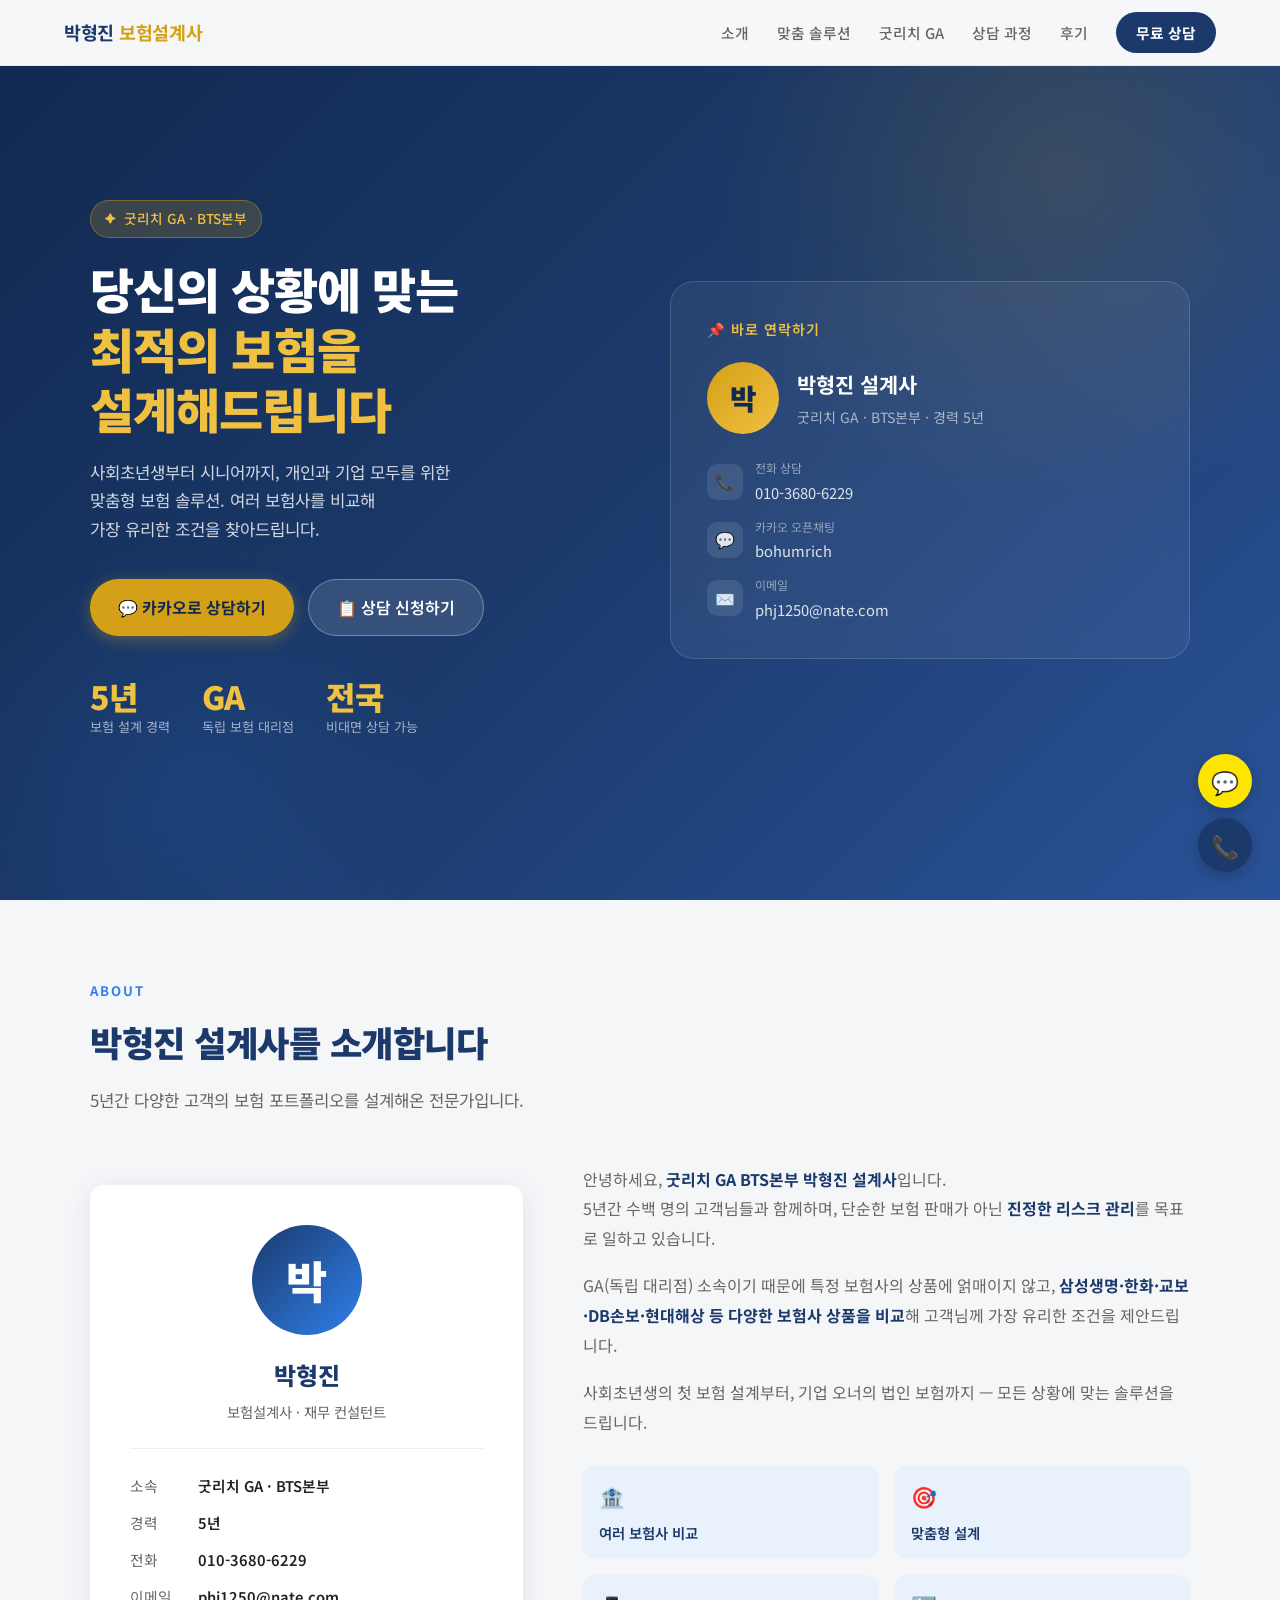
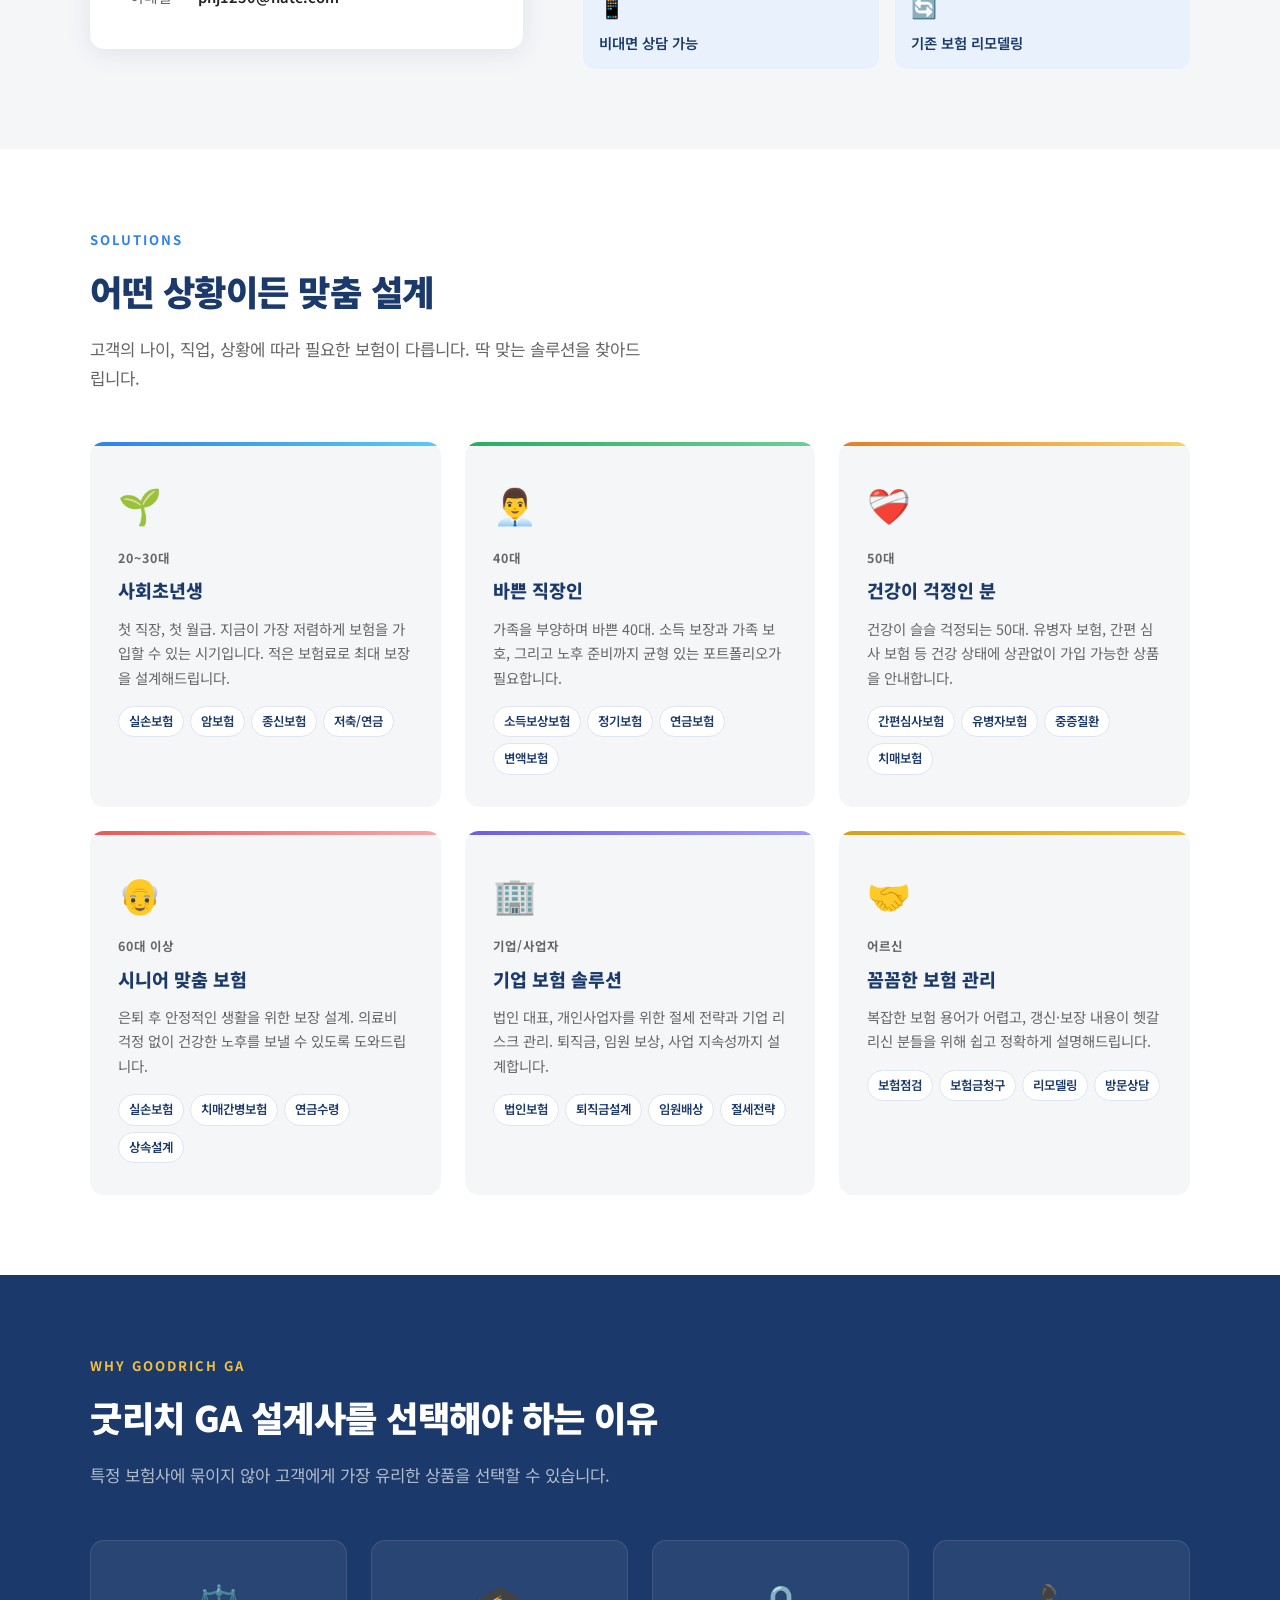
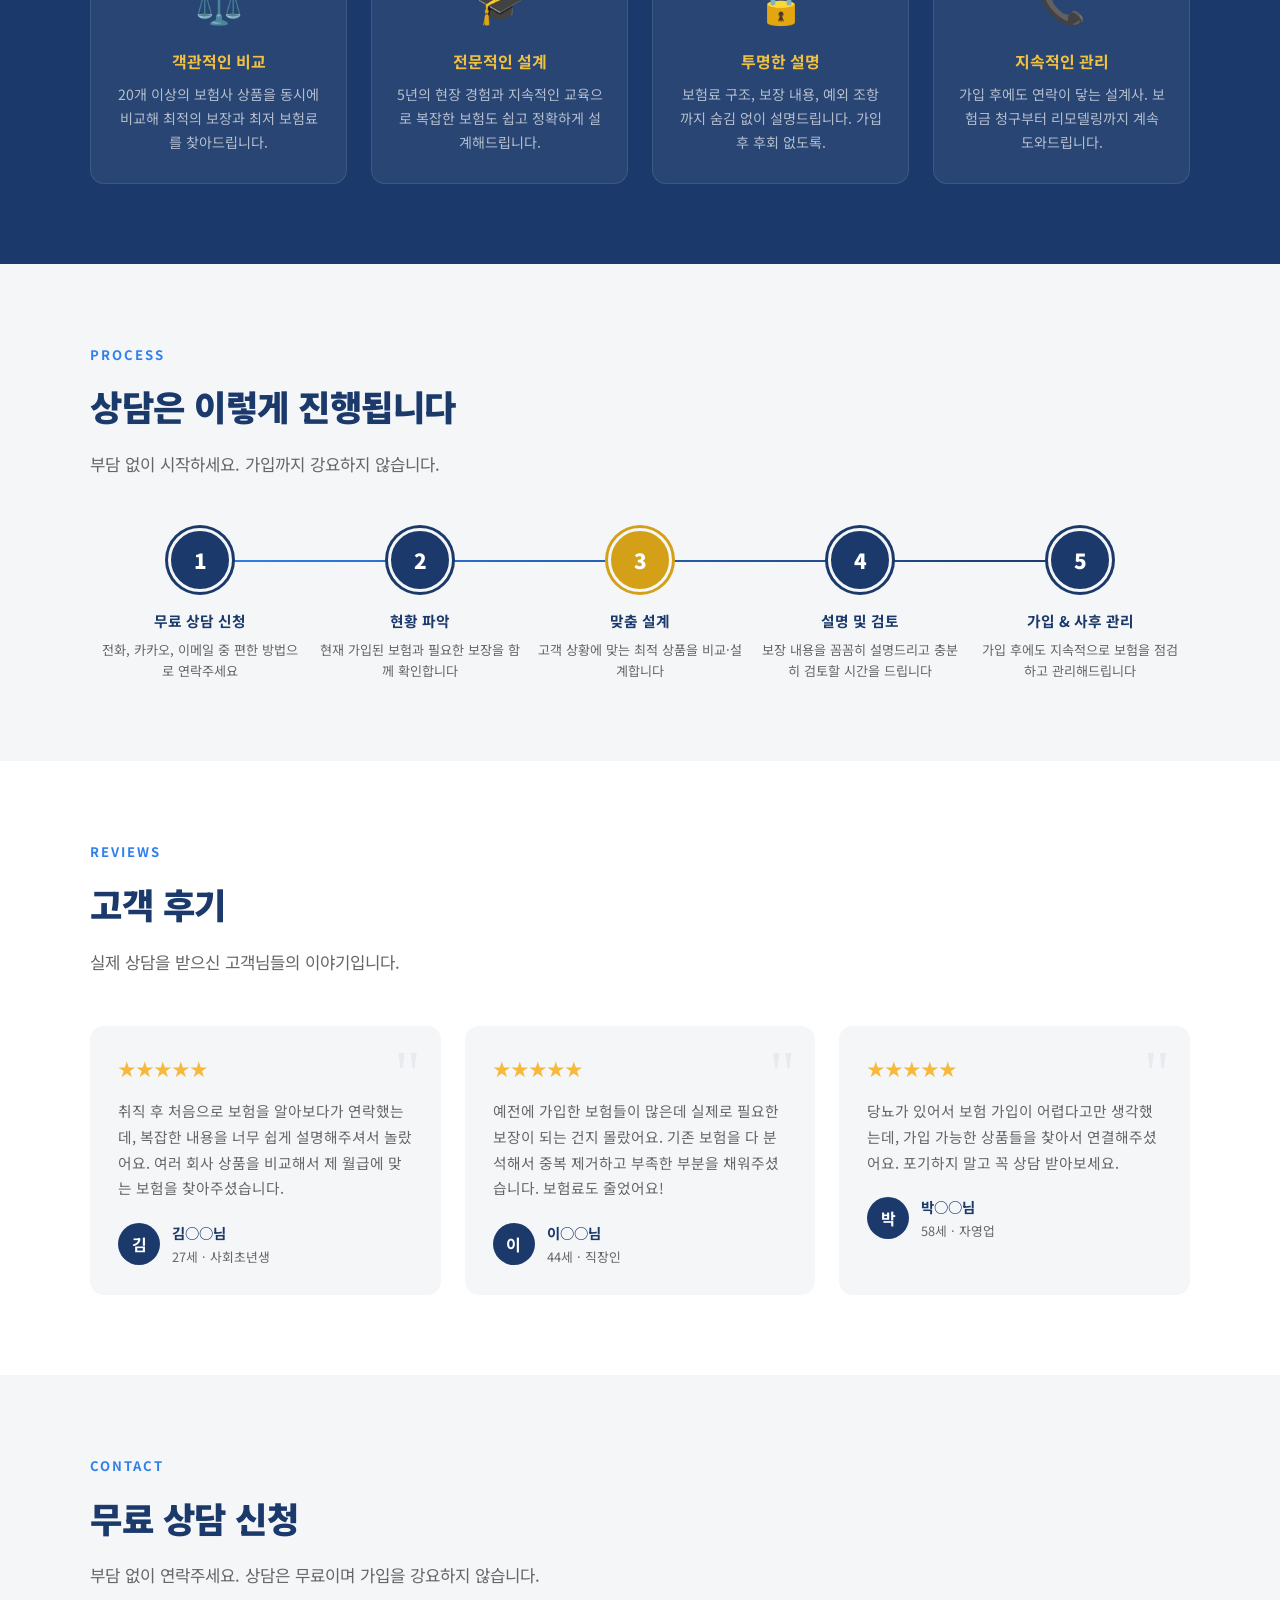
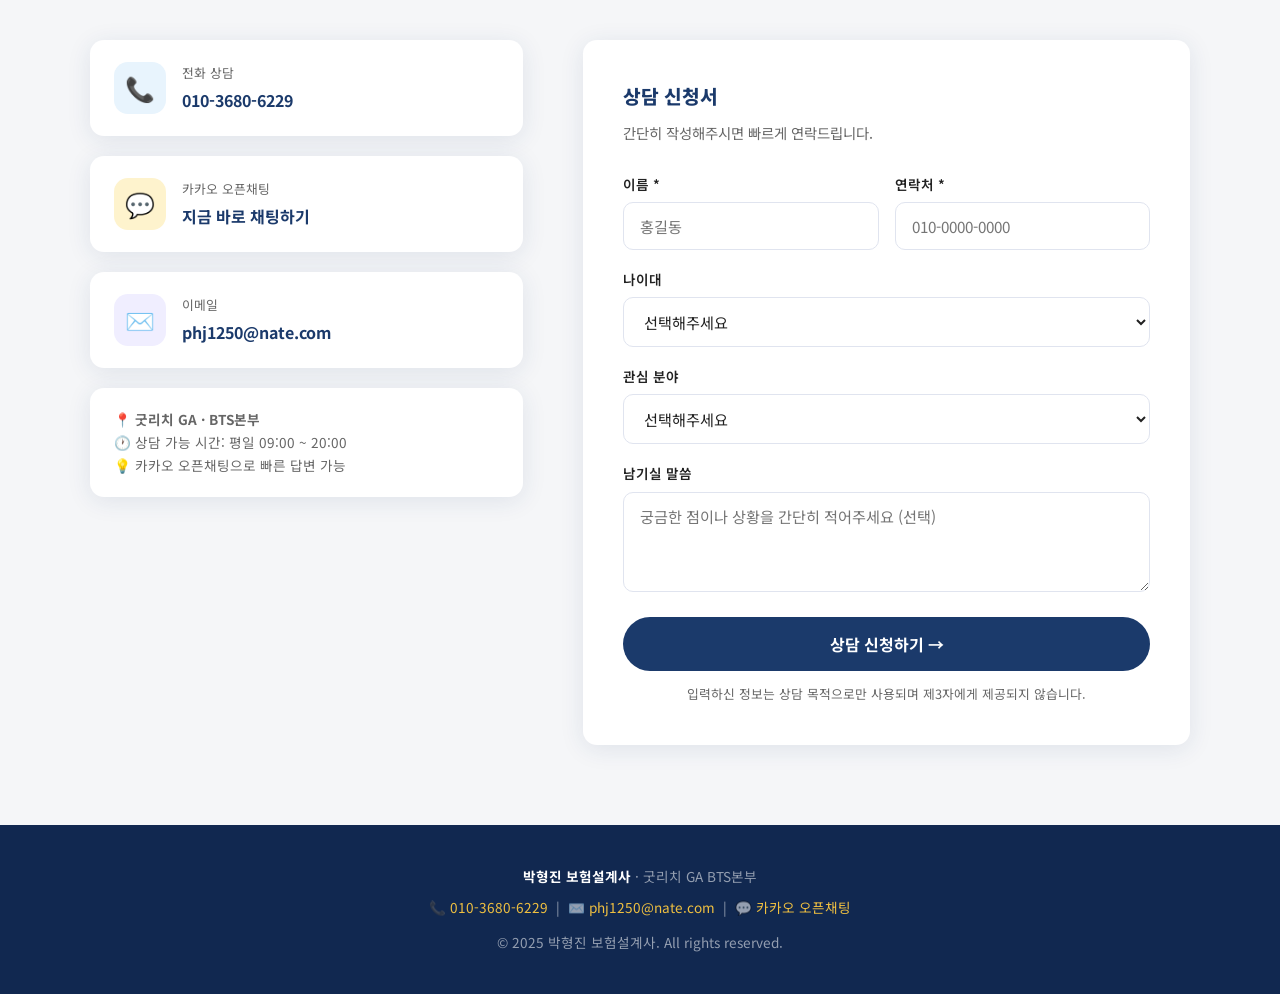
==== index.html @ b334ace3 "Add 박형진 보험설계사 homepage Single-page responsive homepage for insurance agent Park Hyung-jin (굿리치 GA BT" ====
<!DOCTYPE html>
<html lang="ko">
<head>
  <meta charset="UTF-8" />
  <meta name="viewport" content="width=device-width, initial-scale=1.0" />
  <title>박형진 보험설계사 | 굿리치 BTS본부</title>
  <meta name="description" content="박형진 보험설계사 - 굿리치 GA BTS본부. 생명·건강·연금·기업보험 전문. 다양한 보험사 상품을 비교해 최적의 솔루션을 제안합니다." />
  <link rel="preconnect" href="https://fonts.googleapis.com" />
  <link href="https://fonts.googleapis.com/css2?family=Noto+Sans+KR:wght@300;400;500;700;900&display=swap" rel="stylesheet" />
  <style>
    *, *::before, *::after { box-sizing: border-box; margin: 0; padding: 0; }

    :root {
      --navy: #1b3a6b;
      --navy-dark: #112850;
      --gold: #d4a017;
      --gold-light: #f0c040;
      --blue: #2f80ed;
      --blue-light: #e8f1fc;
      --gray: #f5f6f8;
      --text: #222;
      --text-light: #666;
      --white: #fff;
      --radius: 14px;
      --shadow: 0 4px 24px rgba(27,58,107,0.10);
    }

    html { scroll-behavior: smooth; }

    body {
      font-family: 'Noto Sans KR', sans-serif;
      color: var(--text);
      background: var(--white);
      line-height: 1.7;
    }

    /* ── HEADER ── */
    header {
      position: fixed; top: 0; left: 0; right: 0; z-index: 100;
      background: rgba(255,255,255,0.96);
      backdrop-filter: blur(8px);
      border-bottom: 1px solid #e5e8ef;
      padding: 0 5vw;
      height: 66px;
      display: flex; align-items: center; justify-content: space-between;
    }
    .logo {
      font-size: 1.15rem; font-weight: 700; color: var(--navy);
      text-decoration: none; letter-spacing: -0.3px;
    }
    .logo span { color: var(--gold); }
    nav { display: flex; gap: 28px; align-items: center; }
    nav a {
      text-decoration: none; color: var(--text-light);
      font-size: 0.92rem; font-weight: 500;
      transition: color 0.2s;
    }
    nav a:hover { color: var(--navy); }
    .nav-cta {
      background: var(--navy); color: var(--white) !important;
      padding: 8px 20px; border-radius: 50px;
      font-weight: 700 !important;
      transition: background 0.2s !important;
    }
    .nav-cta:hover { background: var(--blue) !important; }
    .hamburger {
      display: none; flex-direction: column; gap: 5px; cursor: pointer;
      background: none; border: none; padding: 4px;
    }
    .hamburger span {
      display: block; width: 24px; height: 2px;
      background: var(--navy); border-radius: 2px;
      transition: 0.3s;
    }
    .mobile-menu {
      display: none; position: fixed; top: 66px; left: 0; right: 0;
      background: var(--white); border-bottom: 1px solid #e5e8ef;
      padding: 16px 5vw; flex-direction: column; gap: 16px;
      z-index: 99;
    }
    .mobile-menu.open { display: flex; }
    .mobile-menu a {
      text-decoration: none; color: var(--text); font-size: 1rem;
      font-weight: 500; padding: 8px 0;
      border-bottom: 1px solid #f0f0f0;
    }

    /* ── HERO ── */
    #hero {
      min-height: 100vh;
      background: linear-gradient(135deg, var(--navy-dark) 0%, var(--navy) 50%, #2a5298 100%);
      display: flex; align-items: center;
      padding: 100px 5vw 60px;
      position: relative; overflow: hidden;
    }
    #hero::before {
      content: '';
      position: absolute; top: -20%; right: -10%;
      width: 60vw; height: 60vw; max-width: 700px; max-height: 700px;
      background: radial-gradient(circle, rgba(212,160,23,0.15) 0%, transparent 70%);
      border-radius: 50%;
    }
    #hero::after {
      content: '';
      position: absolute; bottom: -15%; left: -5%;
      width: 40vw; height: 40vw; max-width: 500px; max-height: 500px;
      background: radial-gradient(circle, rgba(47,128,237,0.12) 0%, transparent 70%);
      border-radius: 50%;
    }
    .hero-inner {
      max-width: 1100px; margin: 0 auto; width: 100%;
      display: grid; grid-template-columns: 1fr 1fr; gap: 60px; align-items: center;
      position: relative; z-index: 1;
    }
    .hero-badge {
      display: inline-flex; align-items: center; gap: 8px;
      background: rgba(212,160,23,0.2); border: 1px solid rgba(212,160,23,0.4);
      color: var(--gold-light); font-size: 0.85rem; font-weight: 500;
      padding: 6px 14px; border-radius: 50px; margin-bottom: 20px;
    }
    .hero-badge::before { content: '✦'; font-size: 0.7rem; }
    .hero-title {
      font-size: clamp(2rem, 4vw, 3rem);
      font-weight: 900; color: var(--white);
      line-height: 1.25; letter-spacing: -1px;
      margin-bottom: 20px;
    }
    .hero-title em {
      color: var(--gold-light); font-style: normal;
      display: block;
    }
    .hero-desc {
      color: rgba(255,255,255,0.8); font-size: 1.05rem;
      margin-bottom: 36px; max-width: 440px;
    }
    .hero-btns { display: flex; gap: 14px; flex-wrap: wrap; }
    .btn-primary {
      display: inline-flex; align-items: center; gap: 8px;
      background: var(--gold); color: var(--navy-dark);
      font-weight: 700; font-size: 1rem;
      padding: 14px 28px; border-radius: 50px;
      text-decoration: none;
      transition: transform 0.2s, box-shadow 0.2s;
      box-shadow: 0 4px 16px rgba(212,160,23,0.35);
    }
    .btn-primary:hover { transform: translateY(-2px); box-shadow: 0 8px 24px rgba(212,160,23,0.45); }
    .btn-secondary {
      display: inline-flex; align-items: center; gap: 8px;
      background: rgba(255,255,255,0.12); color: var(--white);
      font-weight: 600; font-size: 1rem;
      padding: 14px 28px; border-radius: 50px;
      text-decoration: none; border: 1px solid rgba(255,255,255,0.3);
      transition: background 0.2s;
    }
    .btn-secondary:hover { background: rgba(255,255,255,0.2); }
    .hero-stats {
      display: flex; gap: 32px; margin-top: 44px;
    }
    .stat { color: rgba(255,255,255,0.9); }
    .stat-num {
      font-size: 2rem; font-weight: 900; color: var(--gold-light);
      line-height: 1; display: block;
    }
    .stat-label { font-size: 0.82rem; color: rgba(255,255,255,0.6); }
    .hero-card {
      background: rgba(255,255,255,0.06);
      border: 1px solid rgba(255,255,255,0.14);
      border-radius: 24px; padding: 36px;
      backdrop-filter: blur(10px);
    }
    .hero-card-title {
      color: var(--gold-light); font-size: 0.88rem;
      font-weight: 600; letter-spacing: 1px;
      text-transform: uppercase; margin-bottom: 20px;
    }
    .profile-info { display: flex; align-items: center; gap: 18px; margin-bottom: 24px; }
    .profile-avatar {
      width: 72px; height: 72px; border-radius: 50%;
      background: linear-gradient(135deg, var(--gold) 0%, var(--gold-light) 100%);
      display: flex; align-items: center; justify-content: center;
      font-size: 1.8rem; font-weight: 900; color: var(--navy-dark);
      flex-shrink: 0;
    }
    .profile-name { color: var(--white); font-size: 1.3rem; font-weight: 700; }
    .profile-sub { color: rgba(255,255,255,0.6); font-size: 0.88rem; margin-top: 4px; }
    .contact-list { display: flex; flex-direction: column; gap: 12px; }
    .contact-item {
      display: flex; align-items: center; gap: 12px;
      color: rgba(255,255,255,0.85); font-size: 0.92rem;
    }
    .contact-icon {
      width: 36px; height: 36px; border-radius: 10px;
      background: rgba(255,255,255,0.1);
      display: flex; align-items: center; justify-content: center;
      font-size: 1rem; flex-shrink: 0;
    }

    /* ── SECTION COMMON ── */
    section { padding: 80px 5vw; }
    .section-inner { max-width: 1100px; margin: 0 auto; }
    .section-label {
      font-size: 0.82rem; font-weight: 700; letter-spacing: 2px;
      color: var(--blue); text-transform: uppercase; margin-bottom: 10px;
    }
    .section-title {
      font-size: clamp(1.6rem, 3vw, 2.2rem);
      font-weight: 900; color: var(--navy);
      letter-spacing: -0.5px; margin-bottom: 14px;
    }
    .section-desc { color: var(--text-light); font-size: 1.05rem; max-width: 560px; }

    /* ── ABOUT ── */
    #about { background: var(--gray); }
    .about-grid {
      display: grid; grid-template-columns: 1fr 1.4fr;
      gap: 60px; align-items: center; margin-top: 50px;
    }
    .about-card {
      background: var(--white); border-radius: var(--radius);
      padding: 40px; box-shadow: var(--shadow);
    }
    .about-avatar-wrap {
      width: 110px; height: 110px; border-radius: 50%;
      background: linear-gradient(135deg, var(--navy) 0%, var(--blue) 100%);
      display: flex; align-items: center; justify-content: center;
      font-size: 2.8rem; font-weight: 900; color: var(--white);
      margin: 0 auto 20px;
    }
    .about-name { text-align: center; font-size: 1.5rem; font-weight: 800; color: var(--navy); }
    .about-pos { text-align: center; color: var(--text-light); font-size: 0.9rem; margin-top: 4px; }
    .about-divider { border: none; border-top: 1px solid #eee; margin: 24px 0; }
    .about-meta { display: flex; flex-direction: column; gap: 12px; }
    .about-meta-item { display: flex; gap: 10px; align-items: flex-start; font-size: 0.92rem; }
    .about-meta-label { color: var(--text-light); min-width: 58px; }
    .about-meta-value { color: var(--text); font-weight: 600; }
    .about-text { }
    .about-text p {
      color: var(--text-light); font-size: 1rem;
      margin-bottom: 18px; line-height: 1.85;
    }
    .about-text p strong { color: var(--navy); font-weight: 700; }
    .about-features { display: grid; grid-template-columns: 1fr 1fr; gap: 16px; margin-top: 28px; }
    .feature-chip {
      background: var(--blue-light); border-radius: 12px;
      padding: 14px 16px; font-size: 0.9rem;
    }
    .feature-chip-icon { font-size: 1.3rem; margin-bottom: 6px; }
    .feature-chip-text { color: var(--navy); font-weight: 600; }

    /* ── SEGMENTS ── */
    #segments { background: var(--white); }
    .segments-grid {
      display: grid; grid-template-columns: repeat(3, 1fr);
      gap: 24px; margin-top: 50px;
    }
    .segment-card {
      background: var(--gray); border-radius: var(--radius);
      padding: 32px 28px; position: relative; overflow: hidden;
      transition: transform 0.25s, box-shadow 0.25s;
      cursor: default;
    }
    .segment-card:hover {
      transform: translateY(-6px);
      box-shadow: 0 12px 36px rgba(27,58,107,0.14);
    }
    .segment-card::before {
      content: '';
      position: absolute; top: 0; left: 0; right: 0;
      height: 4px;
    }
    .seg-blue::before { background: linear-gradient(90deg, #2f80ed, #56ccf2); }
    .seg-green::before { background: linear-gradient(90deg, #27ae60, #6fcf97); }
    .seg-orange::before { background: linear-gradient(90deg, #e67e22, #f6d365); }
    .seg-red::before { background: linear-gradient(90deg, #eb5757, #f9a8a8); }
    .seg-purple::before { background: linear-gradient(90deg, #6c5ce7, #a29bfe); }
    .seg-gold::before { background: linear-gradient(90deg, var(--gold), var(--gold-light)); }
    .segment-emoji { font-size: 2.2rem; margin-bottom: 14px; }
    .segment-target {
      font-size: 0.78rem; font-weight: 700; letter-spacing: 1px;
      text-transform: uppercase; color: var(--text-light);
      margin-bottom: 6px;
    }
    .segment-title { font-size: 1.15rem; font-weight: 800; color: var(--navy); margin-bottom: 10px; }
    .segment-desc { font-size: 0.9rem; color: var(--text-light); line-height: 1.7; margin-bottom: 16px; }
    .segment-tags { display: flex; flex-wrap: wrap; gap: 6px; }
    .tag {
      background: var(--white); border: 1px solid #e0e4ef;
      color: var(--navy); font-size: 0.78rem; font-weight: 600;
      padding: 4px 10px; border-radius: 50px;
    }

    /* ── WHY GOODRICH ── */
    #why { background: var(--navy); }
    #why .section-label { color: var(--gold-light); }
    #why .section-title { color: var(--white); }
    #why .section-desc { color: rgba(255,255,255,0.65); }
    .why-grid {
      display: grid; grid-template-columns: repeat(4, 1fr);
      gap: 24px; margin-top: 50px;
    }
    .why-card {
      background: rgba(255,255,255,0.06);
      border: 1px solid rgba(255,255,255,0.1);
      border-radius: var(--radius); padding: 28px 24px;
      text-align: center;
      transition: background 0.2s;
    }
    .why-card:hover { background: rgba(255,255,255,0.1); }
    .why-icon { font-size: 2.4rem; margin-bottom: 14px; }
    .why-title { color: var(--gold-light); font-size: 1rem; font-weight: 700; margin-bottom: 8px; }
    .why-desc { color: rgba(255,255,255,0.65); font-size: 0.88rem; line-height: 1.7; }

    /* ── PROCESS ── */
    #process { background: var(--gray); }
    .process-steps {
      display: grid; grid-template-columns: repeat(5, 1fr);
      gap: 0; margin-top: 50px; position: relative;
    }
    .process-steps::before {
      content: '';
      position: absolute; top: 32px; left: 10%; right: 10%;
      height: 2px; background: linear-gradient(90deg, var(--blue) 0%, var(--navy) 100%);
      z-index: 0;
    }
    .step {
      display: flex; flex-direction: column; align-items: center;
      text-align: center; position: relative; z-index: 1;
    }
    .step-num {
      width: 64px; height: 64px; border-radius: 50%;
      background: var(--navy); color: var(--white);
      font-size: 1.3rem; font-weight: 900;
      display: flex; align-items: center; justify-content: center;
      margin-bottom: 16px; border: 3px solid var(--gray);
      box-shadow: 0 0 0 3px var(--navy);
    }
    .step:nth-child(3) .step-num { background: var(--gold); box-shadow: 0 0 0 3px var(--gold); }
    .step-title { font-size: 0.92rem; font-weight: 700; color: var(--navy); margin-bottom: 6px; }
    .step-desc { font-size: 0.82rem; color: var(--text-light); line-height: 1.6; padding: 0 8px; }

    /* ── REVIEWS ── */
    #reviews { background: var(--white); }
    .reviews-grid {
      display: grid; grid-template-columns: repeat(3, 1fr);
      gap: 24px; margin-top: 50px;
    }
    .review-card {
      background: var(--gray); border-radius: var(--radius); padding: 28px;
      position: relative;
    }
    .review-card::before {
      content: '"';
      position: absolute; top: 16px; right: 20px;
      font-size: 4rem; color: var(--navy); opacity: 0.06;
      font-family: Georgia, serif; line-height: 1;
    }
    .stars { color: #f6b93b; font-size: 1.1rem; margin-bottom: 14px; }
    .review-text { color: var(--text-light); font-size: 0.92rem; line-height: 1.75; margin-bottom: 20px; }
    .reviewer { display: flex; align-items: center; gap: 12px; }
    .reviewer-avatar {
      width: 42px; height: 42px; border-radius: 50%;
      background: var(--navy); color: var(--white);
      display: flex; align-items: center; justify-content: center;
      font-size: 1rem; font-weight: 700;
    }
    .reviewer-name { font-size: 0.9rem; font-weight: 700; color: var(--navy); }
    .reviewer-info { font-size: 0.8rem; color: var(--text-light); }

    /* ── CONTACT ── */
    #contact { background: var(--gray); }
    .contact-grid {
      display: grid; grid-template-columns: 1fr 1.4fr;
      gap: 60px; margin-top: 50px;
    }
    .contact-info { display: flex; flex-direction: column; gap: 20px; }
    .contact-card {
      background: var(--white); border-radius: var(--radius);
      padding: 22px 24px; box-shadow: var(--shadow);
      display: flex; align-items: center; gap: 16px;
      text-decoration: none; color: inherit;
      transition: transform 0.2s, box-shadow 0.2s;
    }
    .contact-card:hover { transform: translateX(4px); box-shadow: 0 8px 28px rgba(27,58,107,0.14); }
    .contact-card-icon {
      width: 52px; height: 52px; border-radius: 14px;
      display: flex; align-items: center; justify-content: center;
      font-size: 1.5rem; flex-shrink: 0;
    }
    .c-phone .contact-card-icon { background: #e8f4fd; }
    .c-kakao .contact-card-icon { background: #fef3cd; }
    .c-email .contact-card-icon { background: #f0eeff; }
    .contact-card-label { font-size: 0.8rem; color: var(--text-light); margin-bottom: 3px; }
    .contact-card-value { font-size: 1rem; font-weight: 700; color: var(--navy); }
    .form-card {
      background: var(--white); border-radius: var(--radius);
      padding: 40px; box-shadow: var(--shadow);
    }
    .form-title { font-size: 1.2rem; font-weight: 800; color: var(--navy); margin-bottom: 8px; }
    .form-sub { font-size: 0.9rem; color: var(--text-light); margin-bottom: 28px; }
    .form-row { display: grid; grid-template-columns: 1fr 1fr; gap: 16px; }
    .form-group { margin-bottom: 18px; }
    .form-label { font-size: 0.85rem; font-weight: 600; color: var(--text); margin-bottom: 6px; display: block; }
    .form-input, .form-select, .form-textarea {
      width: 100%; padding: 12px 16px;
      border: 1.5px solid #e0e4ef; border-radius: 10px;
      font-family: inherit; font-size: 0.95rem; color: var(--text);
      background: var(--white);
      transition: border-color 0.2s;
      outline: none;
    }
    .form-input:focus, .form-select:focus, .form-textarea:focus {
      border-color: var(--blue);
    }
    .form-textarea { resize: vertical; min-height: 100px; }
    .form-select { cursor: pointer; }
    .form-submit {
      width: 100%; padding: 15px;
      background: var(--navy); color: var(--white);
      border: none; border-radius: 50px;
      font-family: inherit; font-size: 1rem; font-weight: 700;
      cursor: pointer; transition: background 0.2s, transform 0.2s;
    }
    .form-submit:hover { background: var(--blue); transform: translateY(-1px); }
    .form-notice { font-size: 0.8rem; color: var(--text-light); text-align: center; margin-top: 12px; }

    /* ── FOOTER ── */
    footer {
      background: var(--navy-dark); color: rgba(255,255,255,0.55);
      padding: 40px 5vw; text-align: center; font-size: 0.85rem;
    }
    footer strong { color: var(--white); }
    footer a { color: var(--gold-light); text-decoration: none; }

    /* ── FLOATING CTA ── */
    .floating-cta {
      position: fixed; bottom: 28px; right: 28px; z-index: 90;
      display: flex; flex-direction: column; gap: 10px;
    }
    .fab {
      width: 54px; height: 54px; border-radius: 50%;
      display: flex; align-items: center; justify-content: center;
      font-size: 1.4rem; text-decoration: none;
      box-shadow: 0 4px 16px rgba(0,0,0,0.2);
      transition: transform 0.2s, box-shadow 0.2s;
    }
    .fab:hover { transform: translateY(-3px) scale(1.05); box-shadow: 0 8px 24px rgba(0,0,0,0.28); }
    .fab-kakao { background: #fee500; }
    .fab-phone { background: var(--navy); }

    /* ── RESPONSIVE ── */
    @media (max-width: 900px) {
      .hero-inner { grid-template-columns: 1fr; gap: 40px; }
      .hero-card { display: none; }
      .about-grid { grid-template-columns: 1fr; }
      .segments-grid { grid-template-columns: repeat(2, 1fr); }
      .why-grid { grid-template-columns: repeat(2, 1fr); }
      .process-steps { grid-template-columns: repeat(3, 1fr); gap: 24px; }
      .process-steps::before { display: none; }
      .reviews-grid { grid-template-columns: 1fr 1fr; }
      .contact-grid { grid-template-columns: 1fr; }
      nav { display: none; }
      .hamburger { display: flex; }
    }
    @media (max-width: 600px) {
      section { padding: 60px 5vw; }
      .segments-grid { grid-template-columns: 1fr; }
      .why-grid { grid-template-columns: 1fr 1fr; }
      .process-steps { grid-template-columns: repeat(2, 1fr); }
      .reviews-grid { grid-template-columns: 1fr; }
      .form-row { grid-template-columns: 1fr; }
      .hero-stats { gap: 20px; }
      .about-features { grid-template-columns: 1fr; }
    }
  </style>
</head>
<body>

<!-- HEADER -->
<header>
  <a href="#hero" class="logo">박형진 <span>보험설계사</span></a>
  <nav>
    <a href="#about">소개</a>
    <a href="#segments">맞춤 솔루션</a>
    <a href="#why">굿리치 GA</a>
    <a href="#process">상담 과정</a>
    <a href="#reviews">후기</a>
    <a href="#contact" class="nav-cta">무료 상담</a>
  </nav>
  <button class="hamburger" onclick="toggleMenu()" aria-label="메뉴">
    <span></span><span></span><span></span>
  </button>
</header>
<div class="mobile-menu" id="mobileMenu">
  <a href="#about" onclick="closeMenu()">소개</a>
  <a href="#segments" onclick="closeMenu()">맞춤 솔루션</a>
  <a href="#why" onclick="closeMenu()">굿리치 GA</a>
  <a href="#process" onclick="closeMenu()">상담 과정</a>
  <a href="#reviews" onclick="closeMenu()">후기</a>
  <a href="#contact" onclick="closeMenu()">무료 상담 신청</a>
</div>

<!-- HERO -->
<section id="hero">
  <div class="hero-inner">
    <div>
      <div class="hero-badge">굿리치 GA · BTS본부</div>
      <h1 class="hero-title">
        당신의 상황에 맞는<br>
        <em>최적의 보험을<br>설계해드립니다</em>
      </h1>
      <p class="hero-desc">
        사회초년생부터 시니어까지, 개인과 기업 모두를 위한<br>
        맞춤형 보험 솔루션. 여러 보험사를 비교해<br>
        가장 유리한 조건을 찾아드립니다.
      </p>
      <div class="hero-btns">
        <a href="https://open.kakao.com/me/bohumrich" target="_blank" class="btn-primary">💬 카카오로 상담하기</a>
        <a href="#contact" class="btn-secondary">📋 상담 신청하기</a>
      </div>
      <div class="hero-stats">
        <div class="stat">
          <span class="stat-num">5년</span>
          <span class="stat-label">보험 설계 경력</span>
        </div>
        <div class="stat">
          <span class="stat-num">GA</span>
          <span class="stat-label">독립 보험 대리점</span>
        </div>
        <div class="stat">
          <span class="stat-num">전국</span>
          <span class="stat-label">비대면 상담 가능</span>
        </div>
      </div>
    </div>
    <div class="hero-card">
      <div class="hero-card-title">📌 바로 연락하기</div>
      <div class="profile-info">
        <div class="profile-avatar">박</div>
        <div>
          <div class="profile-name">박형진 설계사</div>
          <div class="profile-sub">굿리치 GA · BTS본부 · 경력 5년</div>
        </div>
      </div>
      <div class="contact-list">
        <a href="tel:01036806229" class="contact-item" style="text-decoration:none;">
          <div class="contact-icon">📞</div>
          <div>
            <div style="font-size:0.75rem;color:rgba(255,255,255,0.5);margin-bottom:1px;">전화 상담</div>
            010-3680-6229
          </div>
        </a>
        <a href="https://open.kakao.com/me/bohumrich" target="_blank" class="contact-item" style="text-decoration:none;">
          <div class="contact-icon">💬</div>
          <div>
            <div style="font-size:0.75rem;color:rgba(255,255,255,0.5);margin-bottom:1px;">카카오 오픈채팅</div>
            bohumrich
          </div>
        </a>
        <a href="mailto:phj1250@nate.com" class="contact-item" style="text-decoration:none;">
          <div class="contact-icon">✉️</div>
          <div>
            <div style="font-size:0.75rem;color:rgba(255,255,255,0.5);margin-bottom:1px;">이메일</div>
            phj1250@nate.com
          </div>
        </a>
      </div>
    </div>
  </div>
</section>

<!-- ABOUT -->
<section id="about">
  <div class="section-inner">
    <div class="section-label">About</div>
    <h2 class="section-title">박형진 설계사를 소개합니다</h2>
    <p class="section-desc">5년간 다양한 고객의 보험 포트폴리오를 설계해온 전문가입니다.</p>
    <div class="about-grid">
      <div class="about-card">
        <div class="about-avatar-wrap">박</div>
        <div class="about-name">박형진</div>
        <div class="about-pos">보험설계사 · 재무 컨설턴트</div>
        <hr class="about-divider" />
        <div class="about-meta">
          <div class="about-meta-item">
            <span class="about-meta-label">소속</span>
            <span class="about-meta-value">굿리치 GA · BTS본부</span>
          </div>
          <div class="about-meta-item">
            <span class="about-meta-label">경력</span>
            <span class="about-meta-value">5년</span>
          </div>
          <div class="about-meta-item">
            <span class="about-meta-label">전화</span>
            <span class="about-meta-value">010-3680-6229</span>
          </div>
          <div class="about-meta-item">
            <span class="about-meta-label">이메일</span>
            <span class="about-meta-value" style="word-break:break-all;">phj1250@nate.com</span>
          </div>
        </div>
      </div>
      <div class="about-text">
        <p>
          안녕하세요, <strong>굿리치 GA BTS본부 박형진 설계사</strong>입니다.<br>
          5년간 수백 명의 고객님들과 함께하며, 단순한 보험 판매가 아닌 <strong>진정한 리스크 관리</strong>를 목표로 일하고 있습니다.
        </p>
        <p>
          GA(독립 대리점) 소속이기 때문에 특정 보험사의 상품에 얽매이지 않고, <strong>삼성생명·한화·교보·DB손보·현대해상 등 다양한 보험사 상품을 비교</strong>해 고객님께 가장 유리한 조건을 제안드립니다.
        </p>
        <p>
          사회초년생의 첫 보험 설계부터, 기업 오너의 법인 보험까지 — 모든 상황에 맞는 솔루션을 드립니다.
        </p>
        <div class="about-features">
          <div class="feature-chip">
            <div class="feature-chip-icon">🏦</div>
            <div class="feature-chip-text">여러 보험사 비교</div>
          </div>
          <div class="feature-chip">
            <div class="feature-chip-icon">🎯</div>
            <div class="feature-chip-text">맞춤형 설계</div>
          </div>
          <div class="feature-chip">
            <div class="feature-chip-icon">📱</div>
            <div class="feature-chip-text">비대면 상담 가능</div>
          </div>
          <div class="feature-chip">
            <div class="feature-chip-icon">🔄</div>
            <div class="feature-chip-text">기존 보험 리모델링</div>
          </div>
        </div>
      </div>
    </div>
  </div>
</section>

<!-- SEGMENTS -->
<section id="segments">
  <div class="section-inner">
    <div class="section-label">Solutions</div>
    <h2 class="section-title">어떤 상황이든 맞춤 설계</h2>
    <p class="section-desc">고객의 나이, 직업, 상황에 따라 필요한 보험이 다릅니다. 딱 맞는 솔루션을 찾아드립니다.</p>
    <div class="segments-grid">
      <div class="segment-card seg-blue">
        <div class="segment-emoji">🌱</div>
        <div class="segment-target">20~30대</div>
        <div class="segment-title">사회초년생</div>
        <div class="segment-desc">첫 직장, 첫 월급. 지금이 가장 저렴하게 보험을 가입할 수 있는 시기입니다. 적은 보험료로 최대 보장을 설계해드립니다.</div>
        <div class="segment-tags">
          <span class="tag">실손보험</span>
          <span class="tag">암보험</span>
          <span class="tag">종신보험</span>
          <span class="tag">저축/연금</span>
        </div>
      </div>
      <div class="segment-card seg-green">
        <div class="segment-emoji">👨‍💼</div>
        <div class="segment-target">40대</div>
        <div class="segment-title">바쁜 직장인</div>
        <div class="segment-desc">가족을 부양하며 바쁜 40대. 소득 보장과 가족 보호, 그리고 노후 준비까지 균형 있는 포트폴리오가 필요합니다.</div>
        <div class="segment-tags">
          <span class="tag">소득보상보험</span>
          <span class="tag">정기보험</span>
          <span class="tag">연금보험</span>
          <span class="tag">변액보험</span>
        </div>
      </div>
      <div class="segment-card seg-orange">
        <div class="segment-emoji">❤️‍🩹</div>
        <div class="segment-target">50대</div>
        <div class="segment-title">건강이 걱정인 분</div>
        <div class="segment-desc">건강이 슬슬 걱정되는 50대. 유병자 보험, 간편 심사 보험 등 건강 상태에 상관없이 가입 가능한 상품을 안내합니다.</div>
        <div class="segment-tags">
          <span class="tag">간편심사보험</span>
          <span class="tag">유병자보험</span>
          <span class="tag">중증질환</span>
          <span class="tag">치매보험</span>
        </div>
      </div>
      <div class="segment-card seg-red">
        <div class="segment-emoji">👴</div>
        <div class="segment-target">60대 이상</div>
        <div class="segment-title">시니어 맞춤 보험</div>
        <div class="segment-desc">은퇴 후 안정적인 생활을 위한 보장 설계. 의료비 걱정 없이 건강한 노후를 보낼 수 있도록 도와드립니다.</div>
        <div class="segment-tags">
          <span class="tag">실손보험</span>
          <span class="tag">치매간병보험</span>
          <span class="tag">연금수령</span>
          <span class="tag">상속설계</span>
        </div>
      </div>
      <div class="segment-card seg-purple">
        <div class="segment-emoji">🏢</div>
        <div class="segment-target">기업/사업자</div>
        <div class="segment-title">기업 보험 솔루션</div>
        <div class="segment-desc">법인 대표, 개인사업자를 위한 절세 전략과 기업 리스크 관리. 퇴직금, 임원 보상, 사업 지속성까지 설계합니다.</div>
        <div class="segment-tags">
          <span class="tag">법인보험</span>
          <span class="tag">퇴직금설계</span>
          <span class="tag">임원배상</span>
          <span class="tag">절세전략</span>
        </div>
      </div>
      <div class="segment-card seg-gold">
        <div class="segment-emoji">🤝</div>
        <div class="segment-target">어르신</div>
        <div class="segment-title">꼼꼼한 보험 관리</div>
        <div class="segment-desc">복잡한 보험 용어가 어렵고, 갱신·보장 내용이 헷갈리신 분들을 위해 쉽고 정확하게 설명해드립니다.</div>
        <div class="segment-tags">
          <span class="tag">보험점검</span>
          <span class="tag">보험금청구</span>
          <span class="tag">리모델링</span>
          <span class="tag">방문상담</span>
        </div>
      </div>
    </div>
  </div>
</section>

<!-- WHY GOODRICH -->
<section id="why">
  <div class="section-inner">
    <div class="section-label">Why Goodrich GA</div>
    <h2 class="section-title">굿리치 GA 설계사를 선택해야 하는 이유</h2>
    <p class="section-desc">특정 보험사에 묶이지 않아 고객에게 가장 유리한 상품을 선택할 수 있습니다.</p>
    <div class="why-grid">
      <div class="why-card">
        <div class="why-icon">⚖️</div>
        <div class="why-title">객관적인 비교</div>
        <div class="why-desc">20개 이상의 보험사 상품을 동시에 비교해 최적의 보장과 최저 보험료를 찾아드립니다.</div>
      </div>
      <div class="why-card">
        <div class="why-icon">🎓</div>
        <div class="why-title">전문적인 설계</div>
        <div class="why-desc">5년의 현장 경험과 지속적인 교육으로 복잡한 보험도 쉽고 정확하게 설계해드립니다.</div>
      </div>
      <div class="why-card">
        <div class="why-icon">🔒</div>
        <div class="why-title">투명한 설명</div>
        <div class="why-desc">보험료 구조, 보장 내용, 예외 조항까지 숨김 없이 설명드립니다. 가입 후 후회 없도록.</div>
      </div>
      <div class="why-card">
        <div class="why-icon">📞</div>
        <div class="why-title">지속적인 관리</div>
        <div class="why-desc">가입 후에도 연락이 닿는 설계사. 보험금 청구부터 리모델링까지 계속 도와드립니다.</div>
      </div>
    </div>
  </div>
</section>

<!-- PROCESS -->
<section id="process">
  <div class="section-inner">
    <div class="section-label">Process</div>
    <h2 class="section-title">상담은 이렇게 진행됩니다</h2>
    <p class="section-desc">부담 없이 시작하세요. 가입까지 강요하지 않습니다.</p>
    <div class="process-steps">
      <div class="step">
        <div class="step-num">1</div>
        <div class="step-title">무료 상담 신청</div>
        <div class="step-desc">전화, 카카오, 이메일 중 편한 방법으로 연락주세요</div>
      </div>
      <div class="step">
        <div class="step-num">2</div>
        <div class="step-title">현황 파악</div>
        <div class="step-desc">현재 가입된 보험과 필요한 보장을 함께 확인합니다</div>
      </div>
      <div class="step">
        <div class="step-num">3</div>
        <div class="step-title">맞춤 설계</div>
        <div class="step-desc">고객 상황에 맞는 최적 상품을 비교·설계합니다</div>
      </div>
      <div class="step">
        <div class="step-num">4</div>
        <div class="step-title">설명 및 검토</div>
        <div class="step-desc">보장 내용을 꼼꼼히 설명드리고 충분히 검토할 시간을 드립니다</div>
      </div>
      <div class="step">
        <div class="step-num">5</div>
        <div class="step-title">가입 & 사후 관리</div>
        <div class="step-desc">가입 후에도 지속적으로 보험을 점검하고 관리해드립니다</div>
      </div>
    </div>
  </div>
</section>

<!-- REVIEWS -->
<section id="reviews">
  <div class="section-inner">
    <div class="section-label">Reviews</div>
    <h2 class="section-title">고객 후기</h2>
    <p class="section-desc">실제 상담을 받으신 고객님들의 이야기입니다.</p>
    <div class="reviews-grid">
      <div class="review-card">
        <div class="stars">★★★★★</div>
        <p class="review-text">취직 후 처음으로 보험을 알아보다가 연락했는데, 복잡한 내용을 너무 쉽게 설명해주셔서 놀랐어요. 여러 회사 상품을 비교해서 제 월급에 맞는 보험을 찾아주셨습니다.</p>
        <div class="reviewer">
          <div class="reviewer-avatar">김</div>
          <div>
            <div class="reviewer-name">김○○님</div>
            <div class="reviewer-info">27세 · 사회초년생</div>
          </div>
        </div>
      </div>
      <div class="review-card">
        <div class="stars">★★★★★</div>
        <p class="review-text">예전에 가입한 보험들이 많은데 실제로 필요한 보장이 되는 건지 몰랐어요. 기존 보험을 다 분석해서 중복 제거하고 부족한 부분을 채워주셨습니다. 보험료도 줄었어요!</p>
        <div class="reviewer">
          <div class="reviewer-avatar">이</div>
          <div>
            <div class="reviewer-name">이○○님</div>
            <div class="reviewer-info">44세 · 직장인</div>
          </div>
        </div>
      </div>
      <div class="review-card">
        <div class="stars">★★★★★</div>
        <p class="review-text">당뇨가 있어서 보험 가입이 어렵다고만 생각했는데, 가입 가능한 상품들을 찾아서 연결해주셨어요. 포기하지 말고 꼭 상담 받아보세요.</p>
        <div class="reviewer">
          <div class="reviewer-avatar">박</div>
          <div>
            <div class="reviewer-name">박○○님</div>
            <div class="reviewer-info">58세 · 자영업</div>
          </div>
        </div>
      </div>
    </div>
  </div>
</section>

<!-- CONTACT -->
<section id="contact">
  <div class="section-inner">
    <div class="section-label">Contact</div>
    <h2 class="section-title">무료 상담 신청</h2>
    <p class="section-desc">부담 없이 연락주세요. 상담은 무료이며 가입을 강요하지 않습니다.</p>
    <div class="contact-grid">
      <div class="contact-info">
        <a href="tel:01036806229" class="contact-card c-phone">
          <div class="contact-card-icon">📞</div>
          <div>
            <div class="contact-card-label">전화 상담</div>
            <div class="contact-card-value">010-3680-6229</div>
          </div>
        </a>
        <a href="https://open.kakao.com/me/bohumrich" target="_blank" class="contact-card c-kakao">
          <div class="contact-card-icon">💬</div>
          <div>
            <div class="contact-card-label">카카오 오픈채팅</div>
            <div class="contact-card-value">지금 바로 채팅하기</div>
          </div>
        </a>
        <a href="mailto:phj1250@nate.com" class="contact-card c-email">
          <div class="contact-card-icon">✉️</div>
          <div>
            <div class="contact-card-label">이메일</div>
            <div class="contact-card-value">phj1250@nate.com</div>
          </div>
        </a>
        <div style="background:var(--white);border-radius:var(--radius);padding:20px 24px;box-shadow:var(--shadow);">
          <div style="font-size:0.85rem;color:var(--text-light);line-height:1.7;">
            📍 <strong>굿리치 GA · BTS본부</strong><br>
            🕐 상담 가능 시간: 평일 09:00 ~ 20:00<br>
            💡 카카오 오픈채팅으로 빠른 답변 가능
          </div>
        </div>
      </div>
      <div class="form-card">
        <div class="form-title">상담 신청서</div>
        <div class="form-sub">간단히 작성해주시면 빠르게 연락드립니다.</div>
        <form onsubmit="submitForm(event)">
          <div class="form-row">
            <div class="form-group">
              <label class="form-label">이름 *</label>
              <input type="text" class="form-input" placeholder="홍길동" required />
            </div>
            <div class="form-group">
              <label class="form-label">연락처 *</label>
              <input type="tel" class="form-input" placeholder="010-0000-0000" required />
            </div>
          </div>
          <div class="form-group">
            <label class="form-label">나이대</label>
            <select class="form-select">
              <option value="">선택해주세요</option>
              <option>20대 (사회초년생)</option>
              <option>30대</option>
              <option>40대 (직장인)</option>
              <option>50대 (건강 관심)</option>
              <option>60대 이상</option>
              <option>기업/사업자</option>
            </select>
          </div>
          <div class="form-group">
            <label class="form-label">관심 분야</label>
            <select class="form-select">
              <option value="">선택해주세요</option>
              <option>새로 보험 가입</option>
              <option>기존 보험 점검/리모델링</option>
              <option>연금/노후 준비</option>
              <option>건강/실손 보험</option>
              <option>법인/기업 보험</option>
              <option>기타</option>
            </select>
          </div>
          <div class="form-group">
            <label class="form-label">남기실 말씀</label>
            <textarea class="form-textarea" placeholder="궁금한 점이나 상황을 간단히 적어주세요 (선택)"></textarea>
          </div>
          <button type="submit" class="form-submit">상담 신청하기 →</button>
          <p class="form-notice">입력하신 정보는 상담 목적으로만 사용되며 제3자에게 제공되지 않습니다.</p>
        </form>
      </div>
    </div>
  </div>
</section>

<!-- FOOTER -->
<footer>
  <p style="margin-bottom:8px;"><strong>박형진 보험설계사</strong> · 굿리치 GA BTS본부</p>
  <p style="margin-bottom:12px;">
    📞 <a href="tel:01036806229">010-3680-6229</a> &nbsp;|&nbsp;
    ✉️ <a href="mailto:phj1250@nate.com">phj1250@nate.com</a> &nbsp;|&nbsp;
    💬 <a href="https://open.kakao.com/me/bohumrich" target="_blank">카카오 오픈채팅</a>
  </p>
  <p>© 2025 박형진 보험설계사. All rights reserved.</p>
</footer>

<!-- FLOATING CTA -->
<div class="floating-cta">
  <a href="https://open.kakao.com/me/bohumrich" target="_blank" class="fab fab-kakao" title="카카오 오픈채팅">💬</a>
  <a href="tel:01036806229" class="fab fab-phone" title="전화 상담" style="color:white;">📞</a>
</div>

<script>
  function toggleMenu() {
    document.getElementById('mobileMenu').classList.toggle('open');
  }
  function closeMenu() {
    document.getElementById('mobileMenu').classList.remove('open');
  }

  function submitForm(e) {
    e.preventDefault();
    const btn = e.target.querySelector('.form-submit');
    btn.textContent = '✅ 신청 완료! 곧 연락드리겠습니다.';
    btn.style.background = '#27ae60';
    btn.disabled = true;
    setTimeout(() => {
      btn.textContent = '상담 신청하기 →';
      btn.style.background = '';
      btn.disabled = false;
      e.target.reset();
    }, 4000);
  }

  // Scroll animation
  const observer = new IntersectionObserver((entries) => {
    entries.forEach(el => {
      if (el.isIntersecting) {
        el.target.style.opacity = '1';
        el.target.style.transform = 'translateY(0)';
      }
    });
  }, { threshold: 0.1 });

  document.querySelectorAll('.segment-card, .why-card, .review-card, .step').forEach(el => {
    el.style.opacity = '0';
    el.style.transform = 'translateY(20px)';
    el.style.transition = 'opacity 0.5s ease, transform 0.5s ease';
    observer.observe(el);
  });
</script>
</body>
</html>
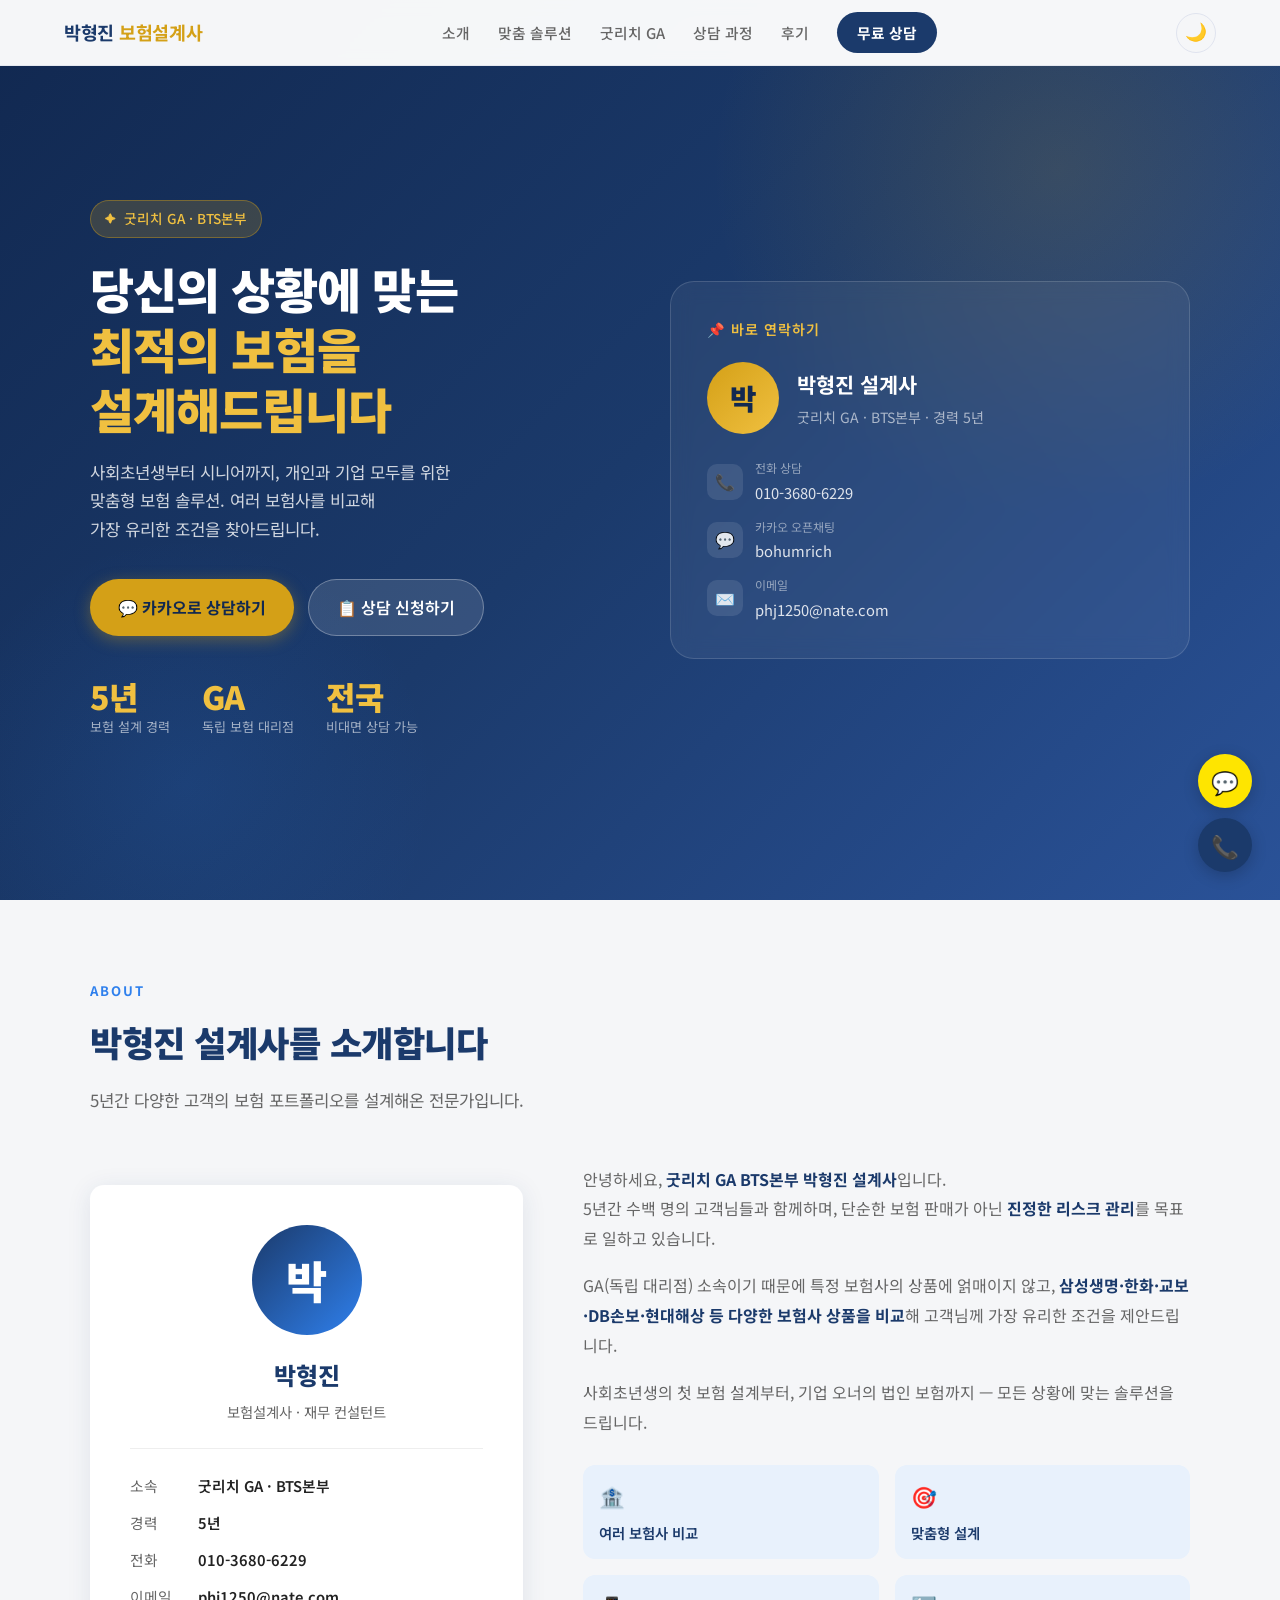
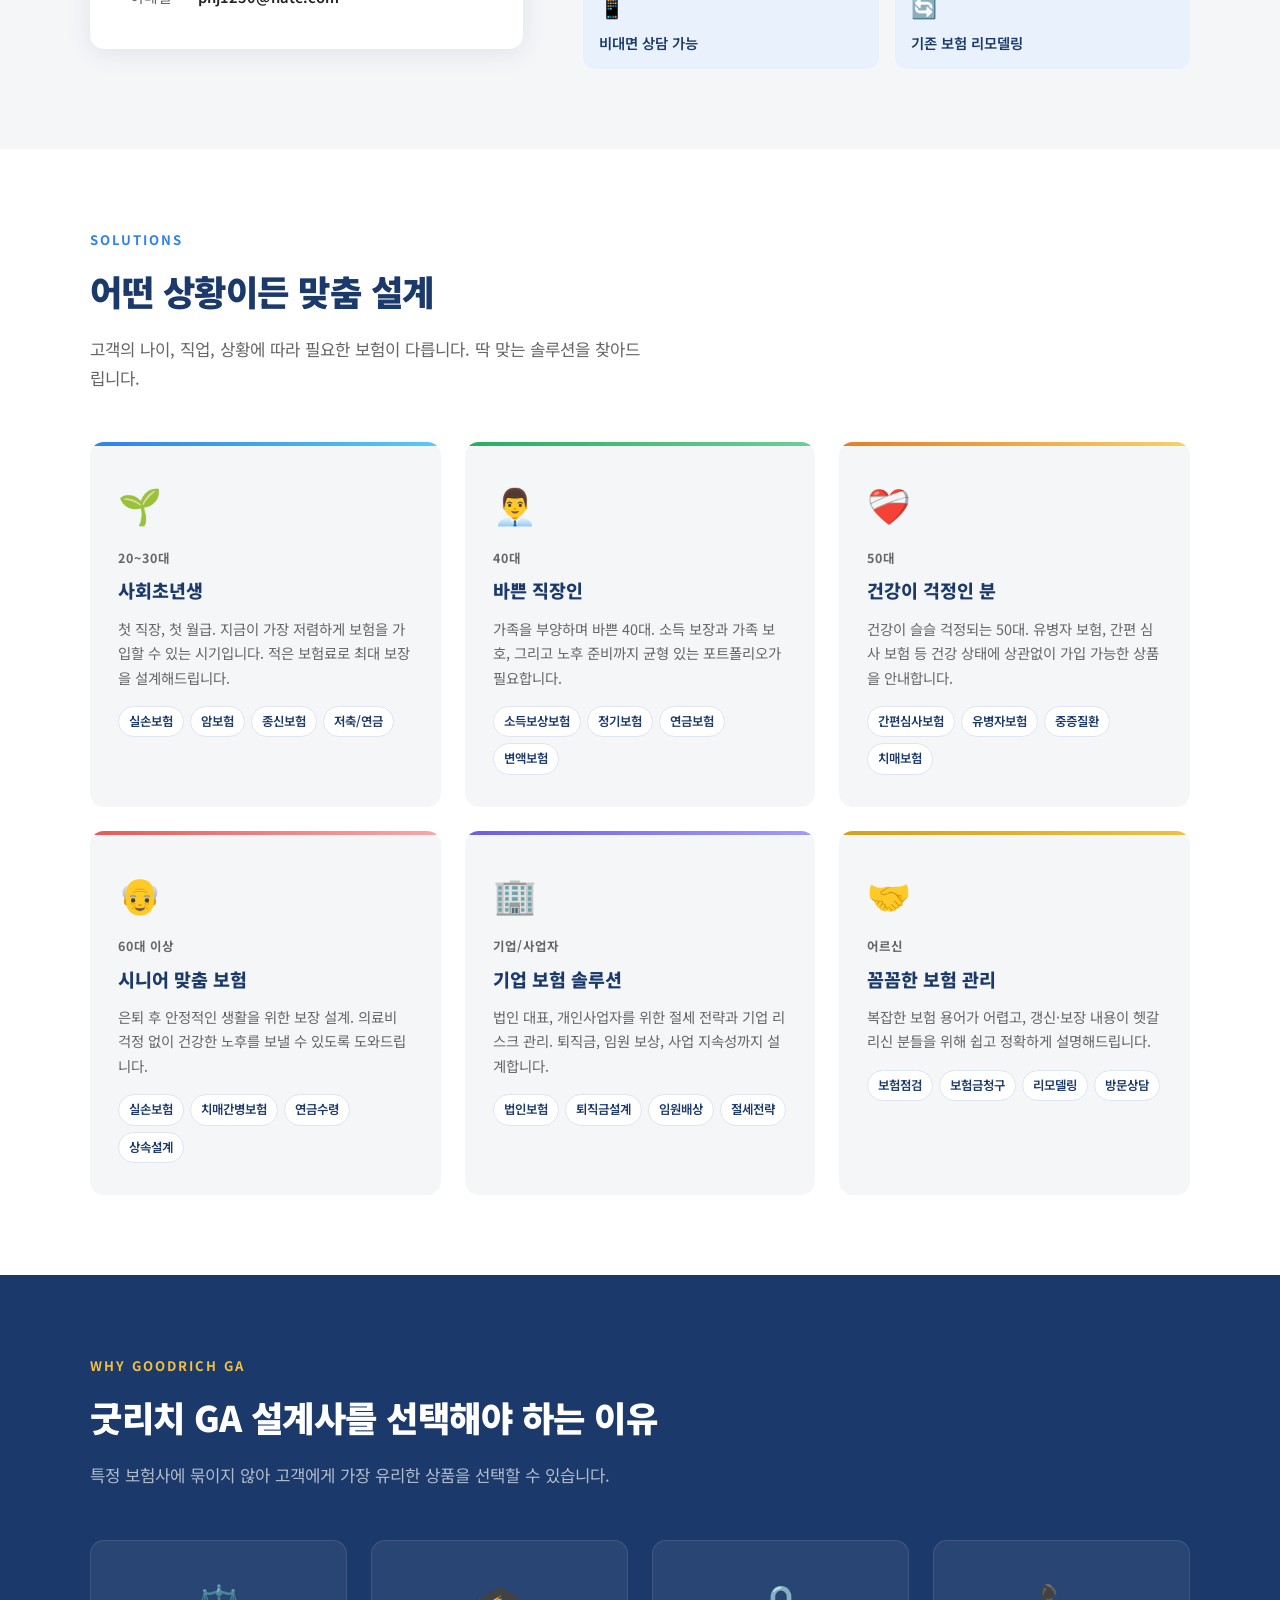
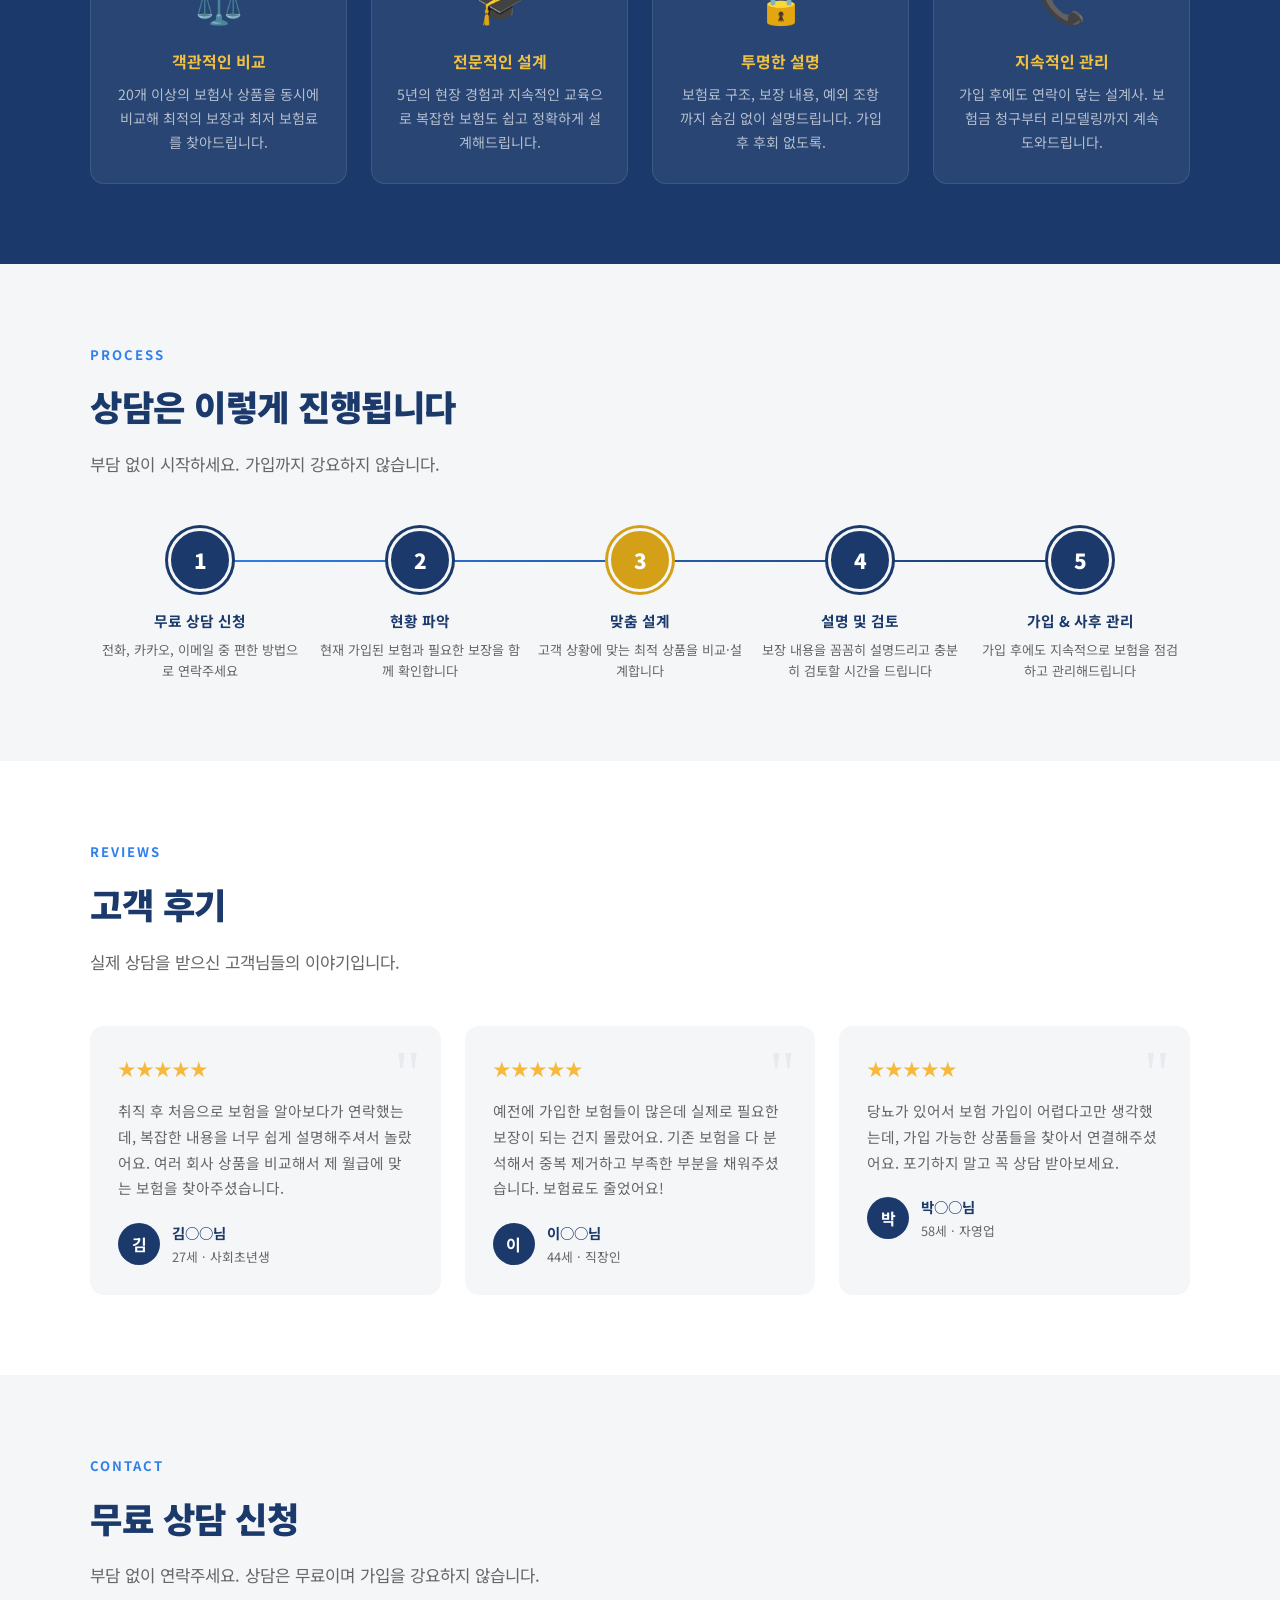
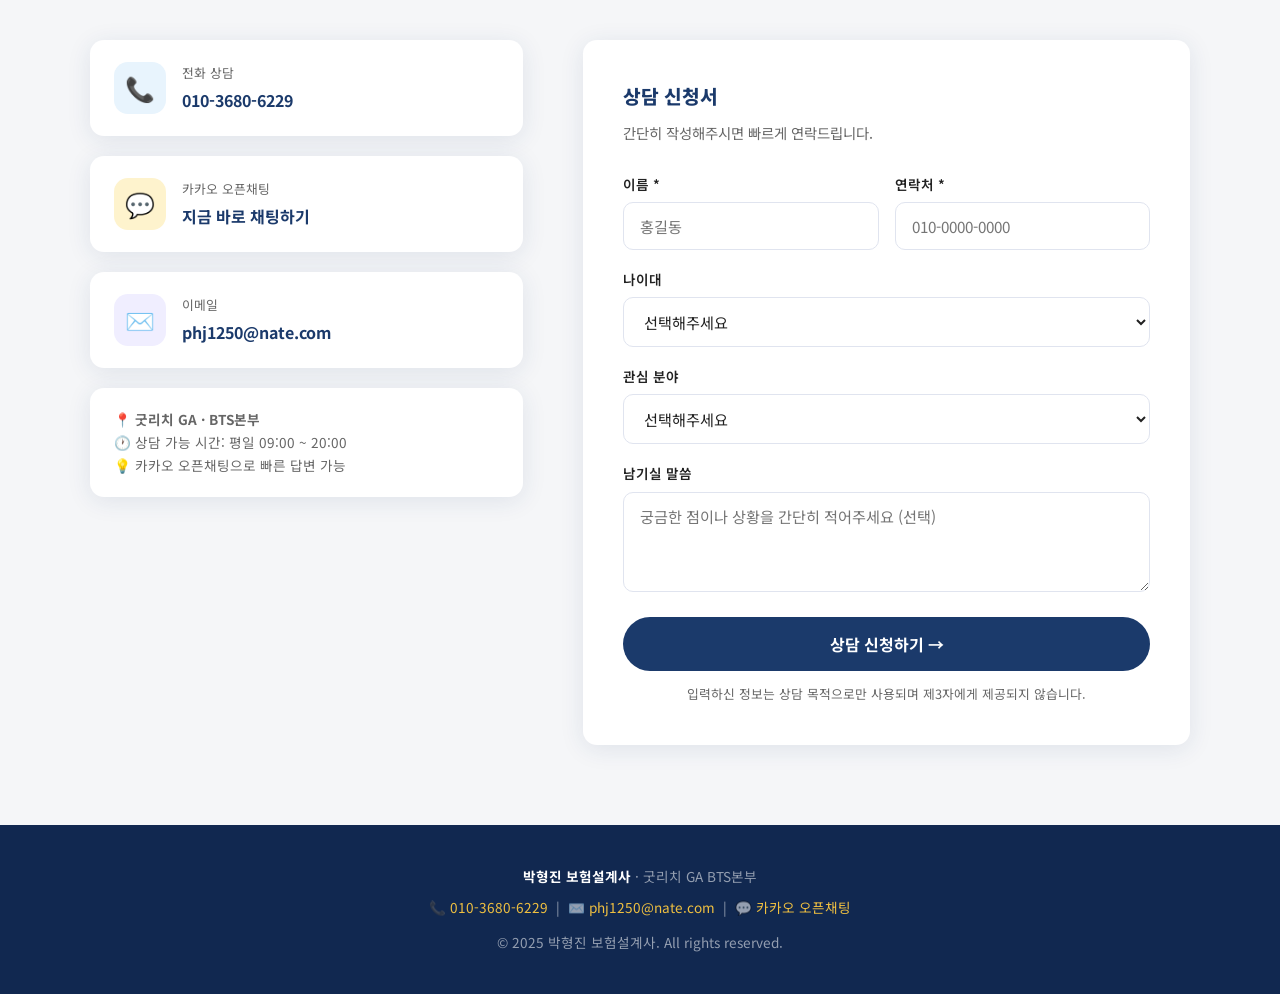
==== commit a66acaa1: "Add dark/light mode toggle with localStorage persistence Adds a sun/moon button in the header that s" ====
--- a/index.html
+++ b/index.html
@@ -447,6 +447,54 @@
     .fab-kakao { background: #fee500; }
     .fab-phone { background: var(--navy); }
 
+    /* ── DARK MODE ── */
+    html.dark {
+      --gray: #1e2130;
+      --white: #141720;
+      --text: #e2e6f0;
+      --text-light: #8a91a8;
+      --blue-light: #1a2740;
+      --shadow: 0 4px 24px rgba(0,0,0,0.35);
+    }
+    html.dark body { background: #141720; }
+    html.dark header {
+      background: rgba(20,23,32,0.96);
+      border-bottom-color: #2a2f42;
+    }
+    html.dark .mobile-menu {
+      background: #141720;
+      border-bottom-color: #2a2f42;
+    }
+    html.dark .mobile-menu a { border-bottom-color: #2a2f42; color: var(--text); }
+    html.dark .about-divider { border-top-color: #2a2f42; }
+    html.dark .form-input,
+    html.dark .form-select,
+    html.dark .form-textarea {
+      background: #1e2130;
+      border-color: #2a2f42;
+      color: var(--text);
+    }
+    html.dark .form-input::placeholder,
+    html.dark .form-textarea::placeholder { color: #4a5068; }
+    html.dark .tag { background: #1e2130; border-color: #2a2f42; color: #a0b0d0; }
+    html.dark .step-num { border-color: #1e2130; }
+    html.dark .c-phone .contact-card-icon { background: #1a2535; }
+    html.dark .c-kakao .contact-card-icon { background: #2a2210; }
+    html.dark .c-email .contact-card-icon { background: #1e1a2e; }
+    html.dark .segment-card:hover { box-shadow: 0 12px 36px rgba(0,0,0,0.4); }
+
+    /* ── THEME TOGGLE ── */
+    .theme-toggle {
+      width: 40px; height: 40px; border-radius: 50%;
+      background: var(--gray); border: 1.5px solid #e0e4ef;
+      display: flex; align-items: center; justify-content: center;
+      cursor: pointer; font-size: 1.1rem;
+      transition: background 0.2s, border-color 0.2s, transform 0.2s;
+      flex-shrink: 0;
+    }
+    .theme-toggle:hover { transform: scale(1.1); }
+    html.dark .theme-toggle { background: #2a2f42; border-color: #3a4060; }
+
     /* ── RESPONSIVE ── */
     @media (max-width: 900px) {
       .hero-inner { grid-template-columns: 1fr; gap: 40px; }
@@ -486,6 +534,7 @@
     <a href="#reviews">후기</a>
     <a href="#contact" class="nav-cta">무료 상담</a>
   </nav>
+  <button class="theme-toggle" id="themeToggle" onclick="toggleTheme()" aria-label="테마 전환">🌙</button>
   <button class="hamburger" onclick="toggleMenu()" aria-label="메뉴">
     <span></span><span></span><span></span>
   </button>
@@ -932,6 +981,27 @@
 </div>
 
 <script>
+  // Theme toggle
+  (function() {
+    const saved = localStorage.getItem('theme');
+    const prefersDark = window.matchMedia('(prefers-color-scheme: dark)').matches;
+    if (saved === 'dark' || (!saved && prefersDark)) {
+      document.documentElement.classList.add('dark');
+    }
+  })();
+
+  function toggleTheme() {
+    const isDark = document.documentElement.classList.toggle('dark');
+    localStorage.setItem('theme', isDark ? 'dark' : 'light');
+    document.getElementById('themeToggle').textContent = isDark ? '☀️' : '🌙';
+  }
+
+  // Set initial icon
+  window.addEventListener('DOMContentLoaded', () => {
+    const isDark = document.documentElement.classList.contains('dark');
+    document.getElementById('themeToggle').textContent = isDark ? '☀️' : '🌙';
+  });
+
   function toggleMenu() {
     document.getElementById('mobileMenu').classList.toggle('open');
   }
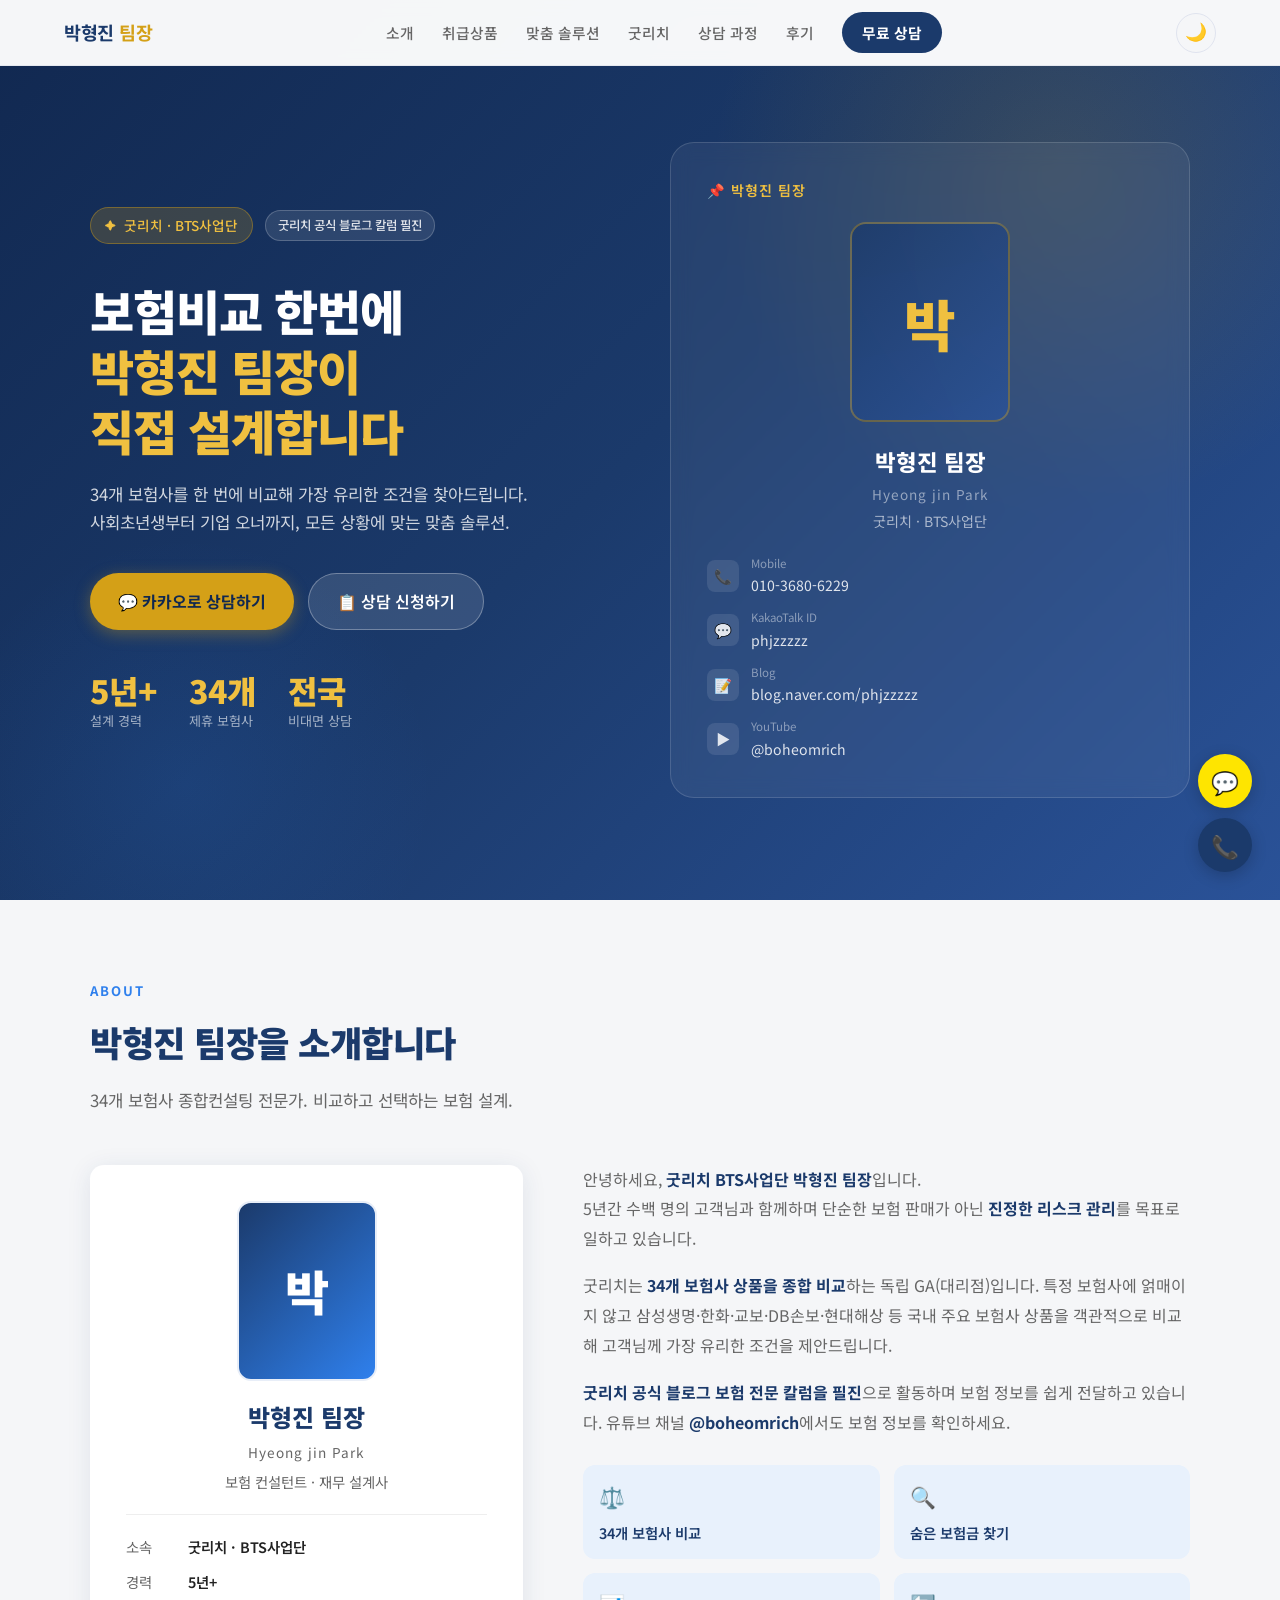
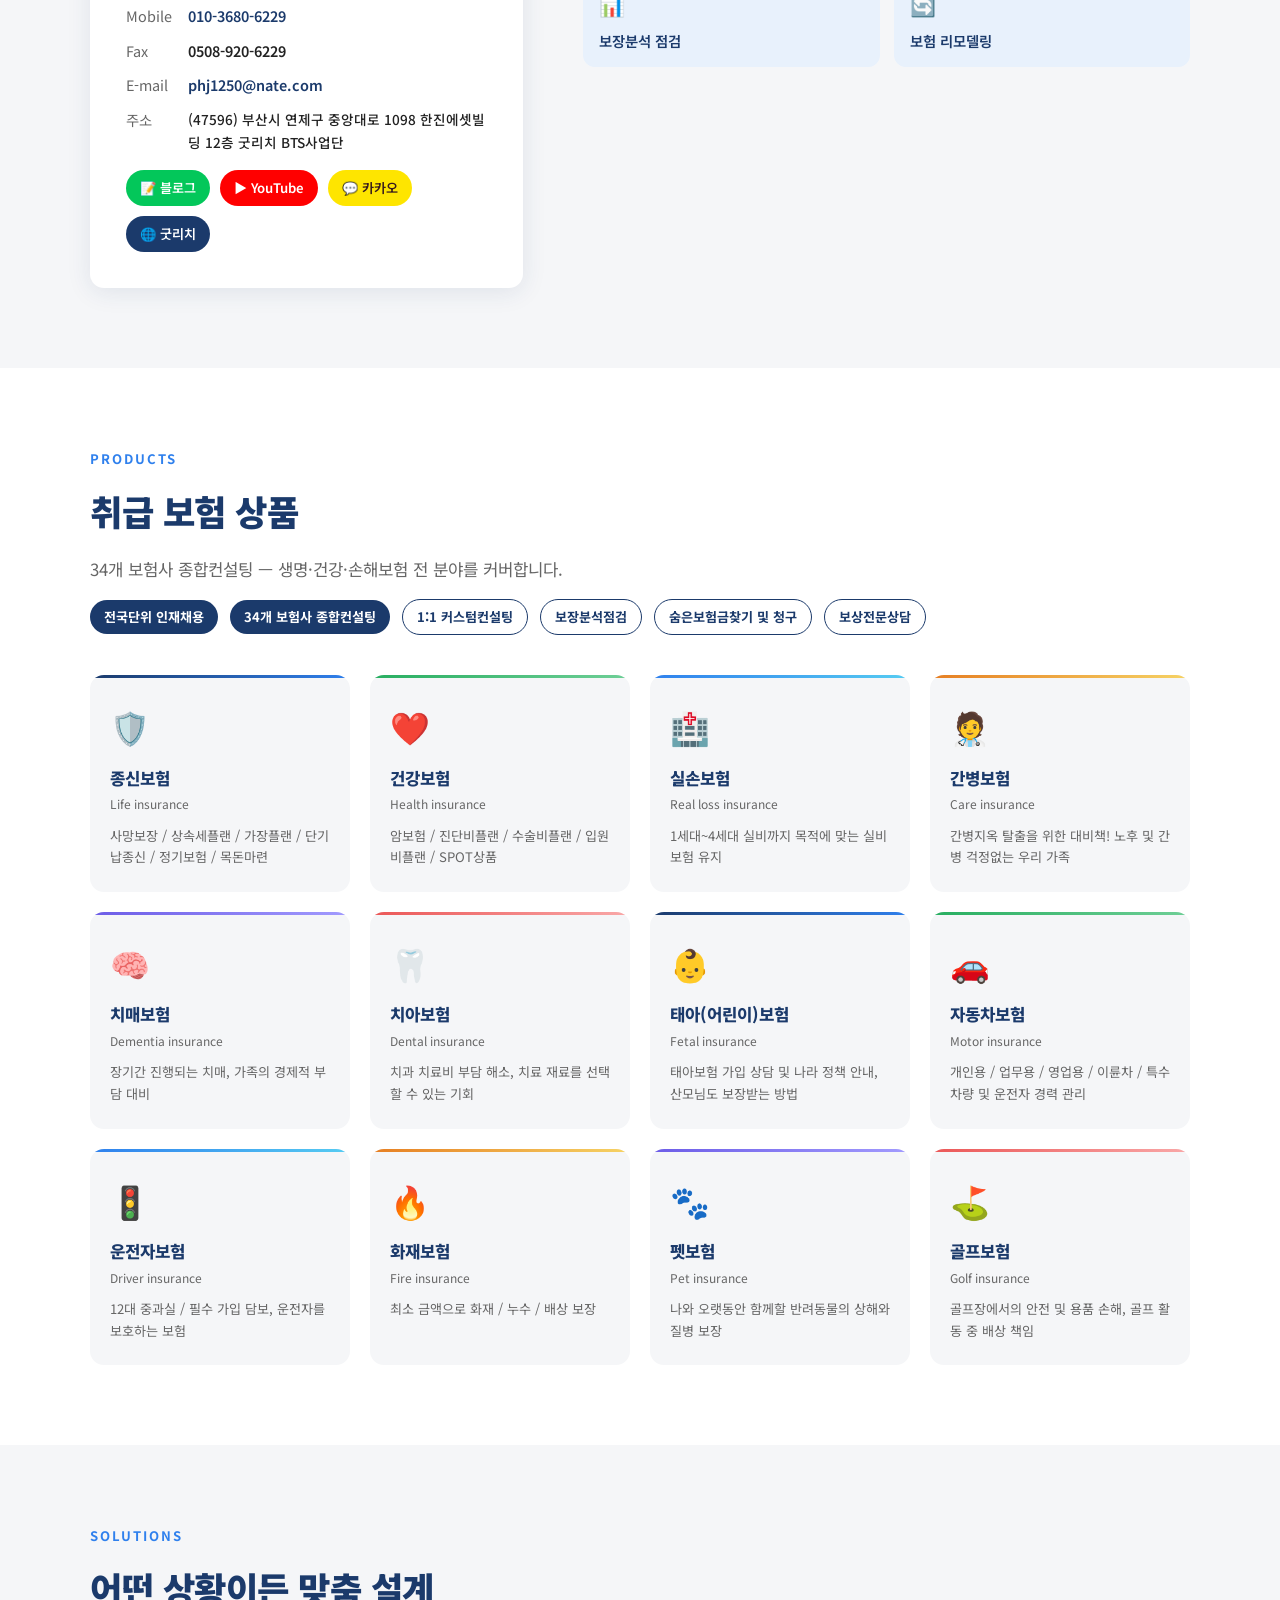
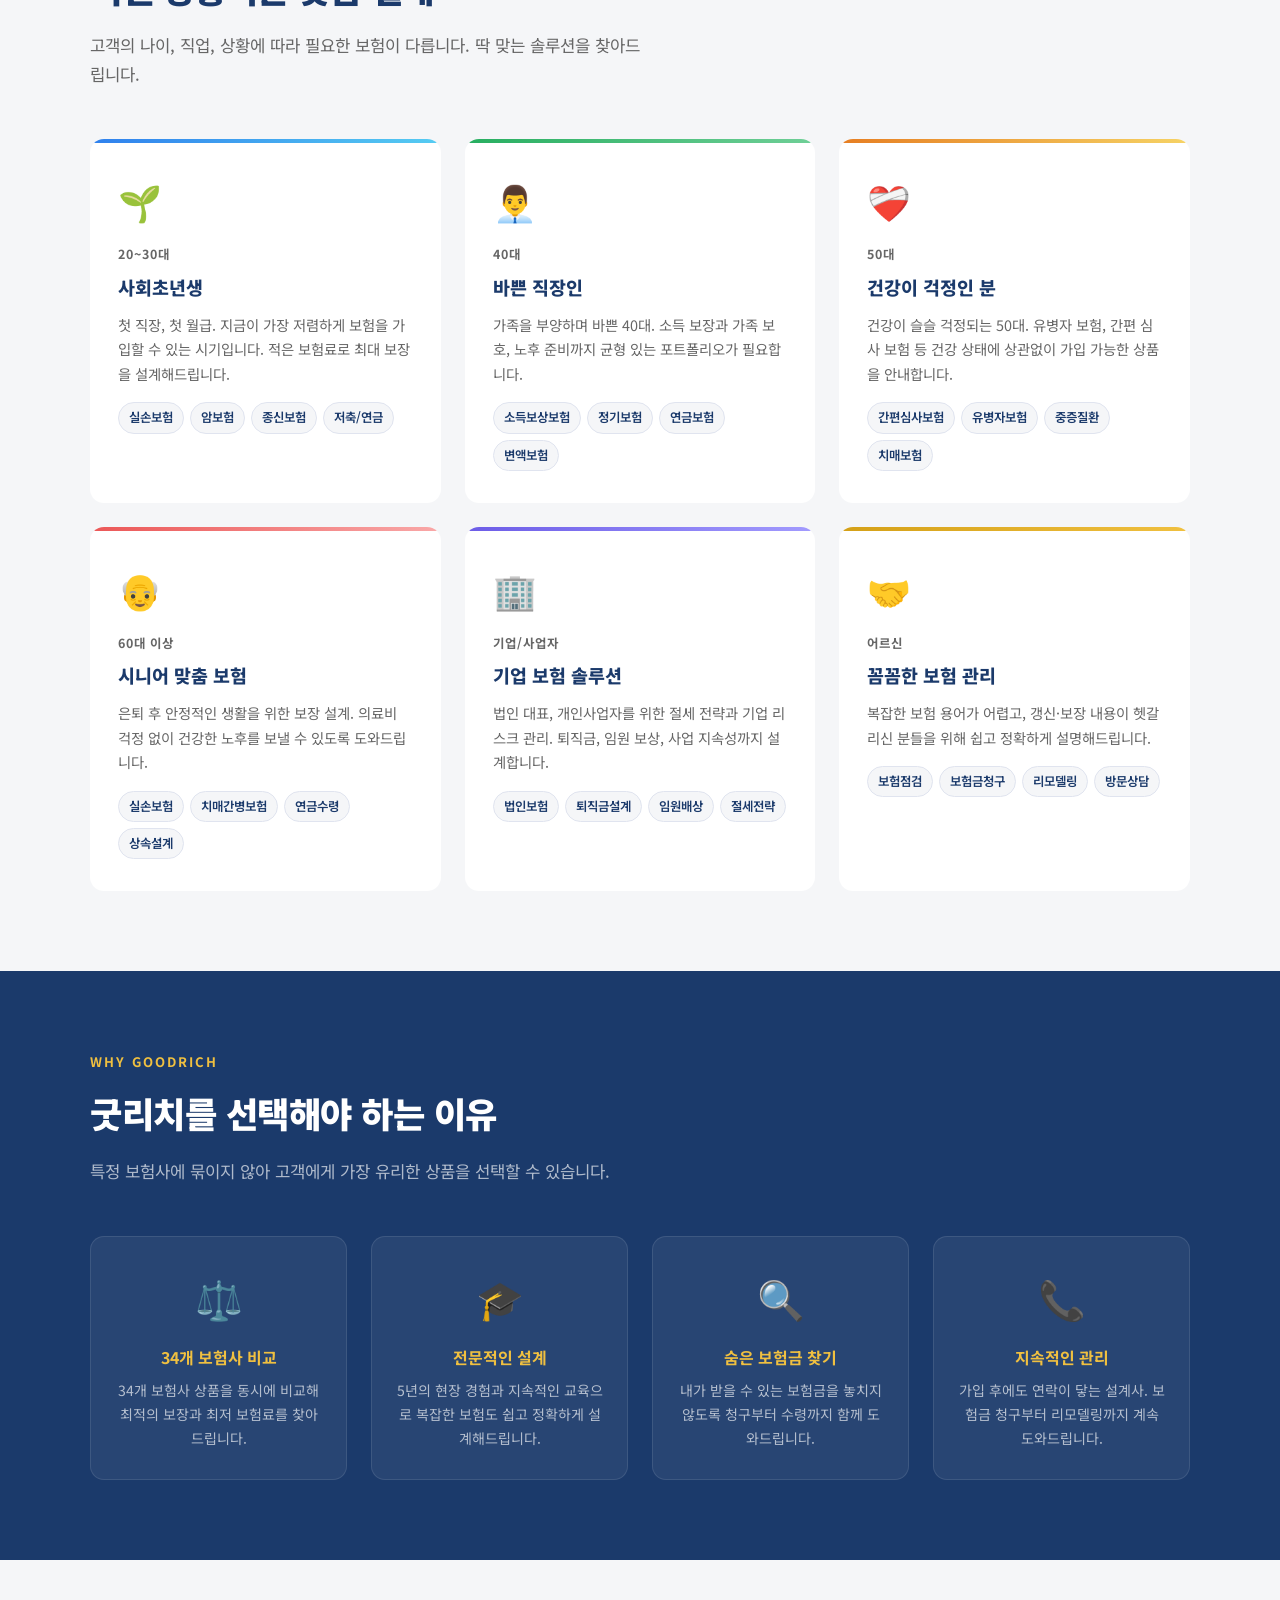
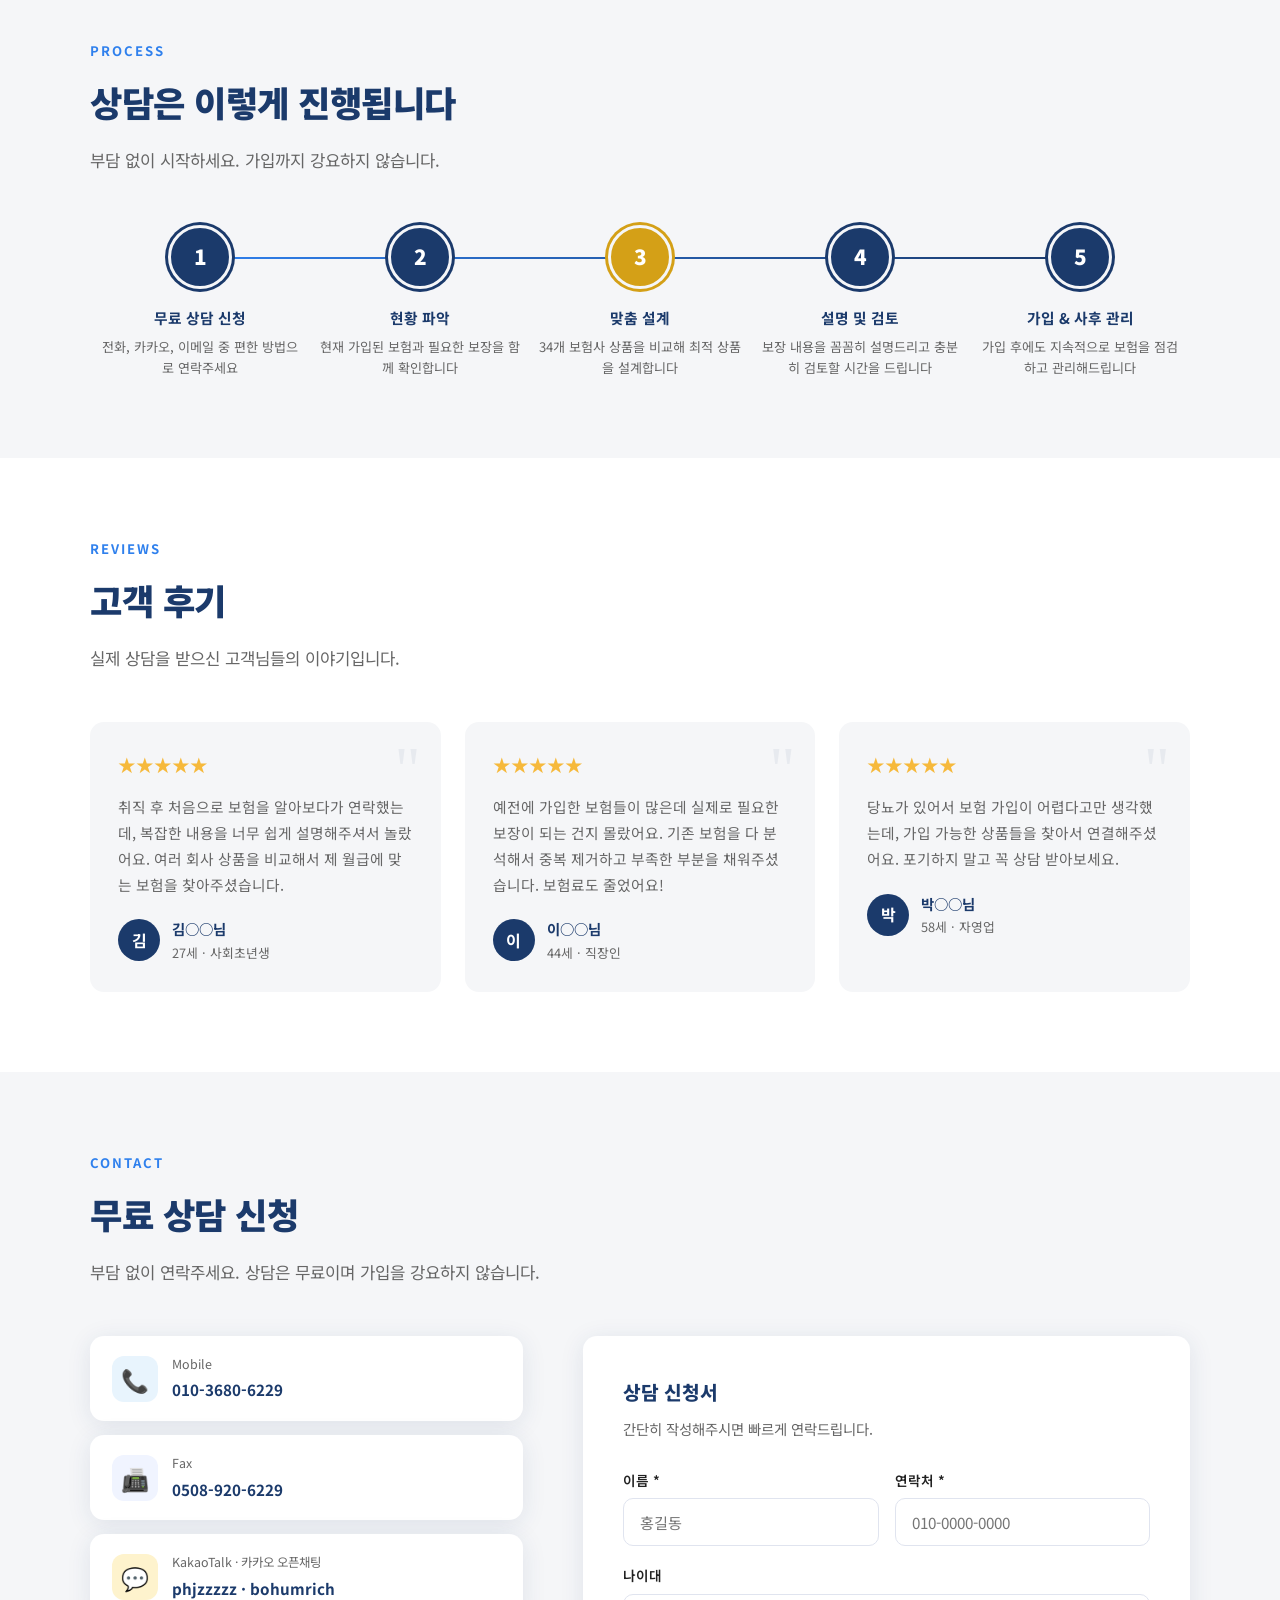
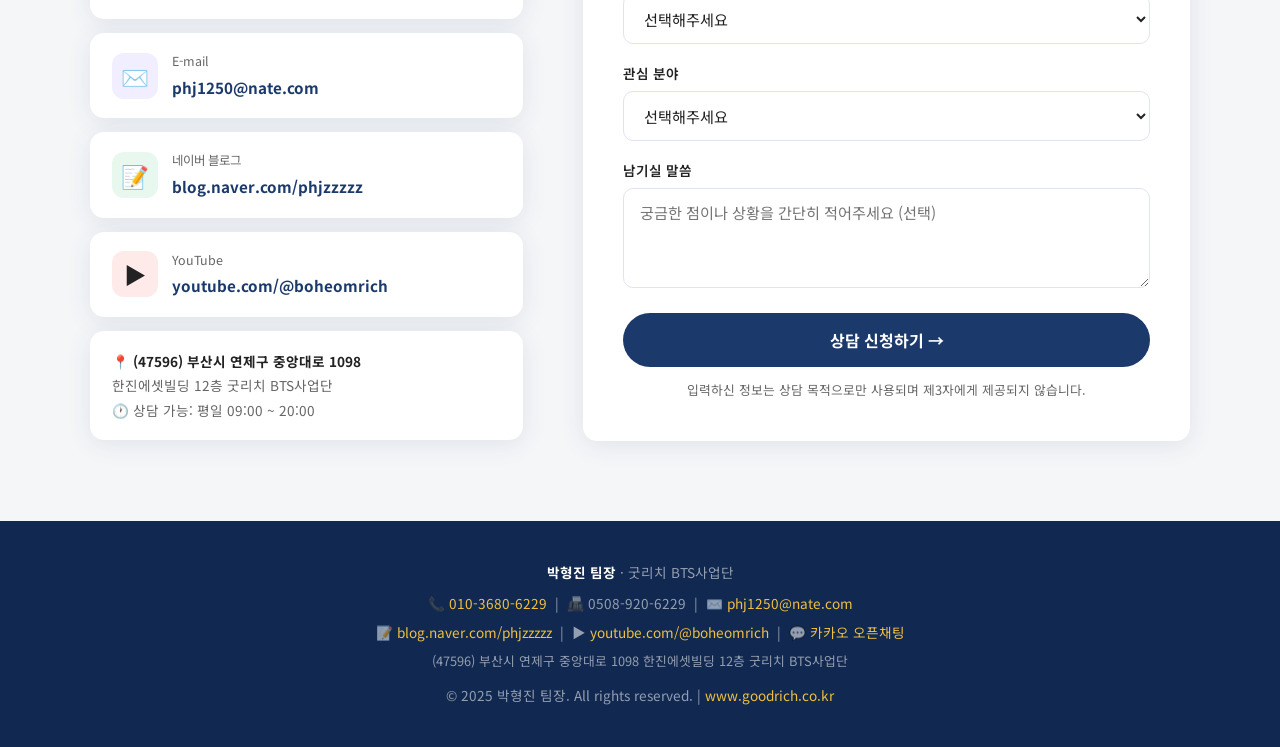
==== commit 223fc138: "Update content from business card info and add products section - Replace all '굿리치 GA' with '굿리치', u" ====
--- a/index.html
+++ b/index.html
@@ -3,8 +3,8 @@
 <head>
   <meta charset="UTF-8" />
   <meta name="viewport" content="width=device-width, initial-scale=1.0" />
-  <title>박형진 보험설계사 | 굿리치 BTS본부</title>
-  <meta name="description" content="박형진 보험설계사 - 굿리치 GA BTS본부. 생명·건강·연금·기업보험 전문. 다양한 보험사 상품을 비교해 최적의 솔루션을 제안합니다." />
+  <title>박형진 팀장 | 굿리치 BTS사업단</title>
+  <meta name="description" content="보험비교 한번에 - 박형진 팀장. 굿리치 BTS사업단. 34개 보험사 종합컨설팅, 맞춤형 보험 설계 전문." />
   <link rel="preconnect" href="https://fonts.googleapis.com" />
   <link href="https://fonts.googleapis.com/css2?family=Noto+Sans+KR:wght@300;400;500;700;900&display=swap" rel="stylesheet" />
   <style>
@@ -26,426 +26,7 @@
     }
 
     html { scroll-behavior: smooth; }
-
-    body {
-      font-family: 'Noto Sans KR', sans-serif;
-      color: var(--text);
-      background: var(--white);
-      line-height: 1.7;
-    }
-
-    /* ── HEADER ── */
-    header {
-      position: fixed; top: 0; left: 0; right: 0; z-index: 100;
-      background: rgba(255,255,255,0.96);
-      backdrop-filter: blur(8px);
-      border-bottom: 1px solid #e5e8ef;
-      padding: 0 5vw;
-      height: 66px;
-      display: flex; align-items: center; justify-content: space-between;
-    }
-    .logo {
-      font-size: 1.15rem; font-weight: 700; color: var(--navy);
-      text-decoration: none; letter-spacing: -0.3px;
-    }
-    .logo span { color: var(--gold); }
-    nav { display: flex; gap: 28px; align-items: center; }
-    nav a {
-      text-decoration: none; color: var(--text-light);
-      font-size: 0.92rem; font-weight: 500;
-      transition: color 0.2s;
-    }
-    nav a:hover { color: var(--navy); }
-    .nav-cta {
-      background: var(--navy); color: var(--white) !important;
-      padding: 8px 20px; border-radius: 50px;
-      font-weight: 700 !important;
-      transition: background 0.2s !important;
-    }
-    .nav-cta:hover { background: var(--blue) !important; }
-    .hamburger {
-      display: none; flex-direction: column; gap: 5px; cursor: pointer;
-      background: none; border: none; padding: 4px;
-    }
-    .hamburger span {
-      display: block; width: 24px; height: 2px;
-      background: var(--navy); border-radius: 2px;
-      transition: 0.3s;
-    }
-    .mobile-menu {
-      display: none; position: fixed; top: 66px; left: 0; right: 0;
-      background: var(--white); border-bottom: 1px solid #e5e8ef;
-      padding: 16px 5vw; flex-direction: column; gap: 16px;
-      z-index: 99;
-    }
-    .mobile-menu.open { display: flex; }
-    .mobile-menu a {
-      text-decoration: none; color: var(--text); font-size: 1rem;
-      font-weight: 500; padding: 8px 0;
-      border-bottom: 1px solid #f0f0f0;
-    }
-
-    /* ── HERO ── */
-    #hero {
-      min-height: 100vh;
-      background: linear-gradient(135deg, var(--navy-dark) 0%, var(--navy) 50%, #2a5298 100%);
-      display: flex; align-items: center;
-      padding: 100px 5vw 60px;
-      position: relative; overflow: hidden;
-    }
-    #hero::before {
-      content: '';
-      position: absolute; top: -20%; right: -10%;
-      width: 60vw; height: 60vw; max-width: 700px; max-height: 700px;
-      background: radial-gradient(circle, rgba(212,160,23,0.15) 0%, transparent 70%);
-      border-radius: 50%;
-    }
-    #hero::after {
-      content: '';
-      position: absolute; bottom: -15%; left: -5%;
-      width: 40vw; height: 40vw; max-width: 500px; max-height: 500px;
-      background: radial-gradient(circle, rgba(47,128,237,0.12) 0%, transparent 70%);
-      border-radius: 50%;
-    }
-    .hero-inner {
-      max-width: 1100px; margin: 0 auto; width: 100%;
-      display: grid; grid-template-columns: 1fr 1fr; gap: 60px; align-items: center;
-      position: relative; z-index: 1;
-    }
-    .hero-badge {
-      display: inline-flex; align-items: center; gap: 8px;
-      background: rgba(212,160,23,0.2); border: 1px solid rgba(212,160,23,0.4);
-      color: var(--gold-light); font-size: 0.85rem; font-weight: 500;
-      padding: 6px 14px; border-radius: 50px; margin-bottom: 20px;
-    }
-    .hero-badge::before { content: '✦'; font-size: 0.7rem; }
-    .hero-title {
-      font-size: clamp(2rem, 4vw, 3rem);
-      font-weight: 900; color: var(--white);
-      line-height: 1.25; letter-spacing: -1px;
-      margin-bottom: 20px;
-    }
-    .hero-title em {
-      color: var(--gold-light); font-style: normal;
-      display: block;
-    }
-    .hero-desc {
-      color: rgba(255,255,255,0.8); font-size: 1.05rem;
-      margin-bottom: 36px; max-width: 440px;
-    }
-    .hero-btns { display: flex; gap: 14px; flex-wrap: wrap; }
-    .btn-primary {
-      display: inline-flex; align-items: center; gap: 8px;
-      background: var(--gold); color: var(--navy-dark);
-      font-weight: 700; font-size: 1rem;
-      padding: 14px 28px; border-radius: 50px;
-      text-decoration: none;
-      transition: transform 0.2s, box-shadow 0.2s;
-      box-shadow: 0 4px 16px rgba(212,160,23,0.35);
-    }
-    .btn-primary:hover { transform: translateY(-2px); box-shadow: 0 8px 24px rgba(212,160,23,0.45); }
-    .btn-secondary {
-      display: inline-flex; align-items: center; gap: 8px;
-      background: rgba(255,255,255,0.12); color: var(--white);
-      font-weight: 600; font-size: 1rem;
-      padding: 14px 28px; border-radius: 50px;
-      text-decoration: none; border: 1px solid rgba(255,255,255,0.3);
-      transition: background 0.2s;
-    }
-    .btn-secondary:hover { background: rgba(255,255,255,0.2); }
-    .hero-stats {
-      display: flex; gap: 32px; margin-top: 44px;
-    }
-    .stat { color: rgba(255,255,255,0.9); }
-    .stat-num {
-      font-size: 2rem; font-weight: 900; color: var(--gold-light);
-      line-height: 1; display: block;
-    }
-    .stat-label { font-size: 0.82rem; color: rgba(255,255,255,0.6); }
-    .hero-card {
-      background: rgba(255,255,255,0.06);
-      border: 1px solid rgba(255,255,255,0.14);
-      border-radius: 24px; padding: 36px;
-      backdrop-filter: blur(10px);
-    }
-    .hero-card-title {
-      color: var(--gold-light); font-size: 0.88rem;
-      font-weight: 600; letter-spacing: 1px;
-      text-transform: uppercase; margin-bottom: 20px;
-    }
-    .profile-info { display: flex; align-items: center; gap: 18px; margin-bottom: 24px; }
-    .profile-avatar {
-      width: 72px; height: 72px; border-radius: 50%;
-      background: linear-gradient(135deg, var(--gold) 0%, var(--gold-light) 100%);
-      display: flex; align-items: center; justify-content: center;
-      font-size: 1.8rem; font-weight: 900; color: var(--navy-dark);
-      flex-shrink: 0;
-    }
-    .profile-name { color: var(--white); font-size: 1.3rem; font-weight: 700; }
-    .profile-sub { color: rgba(255,255,255,0.6); font-size: 0.88rem; margin-top: 4px; }
-    .contact-list { display: flex; flex-direction: column; gap: 12px; }
-    .contact-item {
-      display: flex; align-items: center; gap: 12px;
-      color: rgba(255,255,255,0.85); font-size: 0.92rem;
-    }
-    .contact-icon {
-      width: 36px; height: 36px; border-radius: 10px;
-      background: rgba(255,255,255,0.1);
-      display: flex; align-items: center; justify-content: center;
-      font-size: 1rem; flex-shrink: 0;
-    }
-
-    /* ── SECTION COMMON ── */
-    section { padding: 80px 5vw; }
-    .section-inner { max-width: 1100px; margin: 0 auto; }
-    .section-label {
-      font-size: 0.82rem; font-weight: 700; letter-spacing: 2px;
-      color: var(--blue); text-transform: uppercase; margin-bottom: 10px;
-    }
-    .section-title {
-      font-size: clamp(1.6rem, 3vw, 2.2rem);
-      font-weight: 900; color: var(--navy);
-      letter-spacing: -0.5px; margin-bottom: 14px;
-    }
-    .section-desc { color: var(--text-light); font-size: 1.05rem; max-width: 560px; }
-
-    /* ── ABOUT ── */
-    #about { background: var(--gray); }
-    .about-grid {
-      display: grid; grid-template-columns: 1fr 1.4fr;
-      gap: 60px; align-items: center; margin-top: 50px;
-    }
-    .about-card {
-      background: var(--white); border-radius: var(--radius);
-      padding: 40px; box-shadow: var(--shadow);
-    }
-    .about-avatar-wrap {
-      width: 110px; height: 110px; border-radius: 50%;
-      background: linear-gradient(135deg, var(--navy) 0%, var(--blue) 100%);
-      display: flex; align-items: center; justify-content: center;
-      font-size: 2.8rem; font-weight: 900; color: var(--white);
-      margin: 0 auto 20px;
-    }
-    .about-name { text-align: center; font-size: 1.5rem; font-weight: 800; color: var(--navy); }
-    .about-pos { text-align: center; color: var(--text-light); font-size: 0.9rem; margin-top: 4px; }
-    .about-divider { border: none; border-top: 1px solid #eee; margin: 24px 0; }
-    .about-meta { display: flex; flex-direction: column; gap: 12px; }
-    .about-meta-item { display: flex; gap: 10px; align-items: flex-start; font-size: 0.92rem; }
-    .about-meta-label { color: var(--text-light); min-width: 58px; }
-    .about-meta-value { color: var(--text); font-weight: 600; }
-    .about-text { }
-    .about-text p {
-      color: var(--text-light); font-size: 1rem;
-      margin-bottom: 18px; line-height: 1.85;
-    }
-    .about-text p strong { color: var(--navy); font-weight: 700; }
-    .about-features { display: grid; grid-template-columns: 1fr 1fr; gap: 16px; margin-top: 28px; }
-    .feature-chip {
-      background: var(--blue-light); border-radius: 12px;
-      padding: 14px 16px; font-size: 0.9rem;
-    }
-    .feature-chip-icon { font-size: 1.3rem; margin-bottom: 6px; }
-    .feature-chip-text { color: var(--navy); font-weight: 600; }
-
-    /* ── SEGMENTS ── */
-    #segments { background: var(--white); }
-    .segments-grid {
-      display: grid; grid-template-columns: repeat(3, 1fr);
-      gap: 24px; margin-top: 50px;
-    }
-    .segment-card {
-      background: var(--gray); border-radius: var(--radius);
-      padding: 32px 28px; position: relative; overflow: hidden;
-      transition: transform 0.25s, box-shadow 0.25s;
-      cursor: default;
-    }
-    .segment-card:hover {
-      transform: translateY(-6px);
-      box-shadow: 0 12px 36px rgba(27,58,107,0.14);
-    }
-    .segment-card::before {
-      content: '';
-      position: absolute; top: 0; left: 0; right: 0;
-      height: 4px;
-    }
-    .seg-blue::before { background: linear-gradient(90deg, #2f80ed, #56ccf2); }
-    .seg-green::before { background: linear-gradient(90deg, #27ae60, #6fcf97); }
-    .seg-orange::before { background: linear-gradient(90deg, #e67e22, #f6d365); }
-    .seg-red::before { background: linear-gradient(90deg, #eb5757, #f9a8a8); }
-    .seg-purple::before { background: linear-gradient(90deg, #6c5ce7, #a29bfe); }
-    .seg-gold::before { background: linear-gradient(90deg, var(--gold), var(--gold-light)); }
-    .segment-emoji { font-size: 2.2rem; margin-bottom: 14px; }
-    .segment-target {
-      font-size: 0.78rem; font-weight: 700; letter-spacing: 1px;
-      text-transform: uppercase; color: var(--text-light);
-      margin-bottom: 6px;
-    }
-    .segment-title { font-size: 1.15rem; font-weight: 800; color: var(--navy); margin-bottom: 10px; }
-    .segment-desc { font-size: 0.9rem; color: var(--text-light); line-height: 1.7; margin-bottom: 16px; }
-    .segment-tags { display: flex; flex-wrap: wrap; gap: 6px; }
-    .tag {
-      background: var(--white); border: 1px solid #e0e4ef;
-      color: var(--navy); font-size: 0.78rem; font-weight: 600;
-      padding: 4px 10px; border-radius: 50px;
-    }
-
-    /* ── WHY GOODRICH ── */
-    #why { background: var(--navy); }
-    #why .section-label { color: var(--gold-light); }
-    #why .section-title { color: var(--white); }
-    #why .section-desc { color: rgba(255,255,255,0.65); }
-    .why-grid {
-      display: grid; grid-template-columns: repeat(4, 1fr);
-      gap: 24px; margin-top: 50px;
-    }
-    .why-card {
-      background: rgba(255,255,255,0.06);
-      border: 1px solid rgba(255,255,255,0.1);
-      border-radius: var(--radius); padding: 28px 24px;
-      text-align: center;
-      transition: background 0.2s;
-    }
-    .why-card:hover { background: rgba(255,255,255,0.1); }
-    .why-icon { font-size: 2.4rem; margin-bottom: 14px; }
-    .why-title { color: var(--gold-light); font-size: 1rem; font-weight: 700; margin-bottom: 8px; }
-    .why-desc { color: rgba(255,255,255,0.65); font-size: 0.88rem; line-height: 1.7; }
-
-    /* ── PROCESS ── */
-    #process { background: var(--gray); }
-    .process-steps {
-      display: grid; grid-template-columns: repeat(5, 1fr);
-      gap: 0; margin-top: 50px; position: relative;
-    }
-    .process-steps::before {
-      content: '';
-      position: absolute; top: 32px; left: 10%; right: 10%;
-      height: 2px; background: linear-gradient(90deg, var(--blue) 0%, var(--navy) 100%);
-      z-index: 0;
-    }
-    .step {
-      display: flex; flex-direction: column; align-items: center;
-      text-align: center; position: relative; z-index: 1;
-    }
-    .step-num {
-      width: 64px; height: 64px; border-radius: 50%;
-      background: var(--navy); color: var(--white);
-      font-size: 1.3rem; font-weight: 900;
-      display: flex; align-items: center; justify-content: center;
-      margin-bottom: 16px; border: 3px solid var(--gray);
-      box-shadow: 0 0 0 3px var(--navy);
-    }
-    .step:nth-child(3) .step-num { background: var(--gold); box-shadow: 0 0 0 3px var(--gold); }
-    .step-title { font-size: 0.92rem; font-weight: 700; color: var(--navy); margin-bottom: 6px; }
-    .step-desc { font-size: 0.82rem; color: var(--text-light); line-height: 1.6; padding: 0 8px; }
-
-    /* ── REVIEWS ── */
-    #reviews { background: var(--white); }
-    .reviews-grid {
-      display: grid; grid-template-columns: repeat(3, 1fr);
-      gap: 24px; margin-top: 50px;
-    }
-    .review-card {
-      background: var(--gray); border-radius: var(--radius); padding: 28px;
-      position: relative;
-    }
-    .review-card::before {
-      content: '"';
-      position: absolute; top: 16px; right: 20px;
-      font-size: 4rem; color: var(--navy); opacity: 0.06;
-      font-family: Georgia, serif; line-height: 1;
-    }
-    .stars { color: #f6b93b; font-size: 1.1rem; margin-bottom: 14px; }
-    .review-text { color: var(--text-light); font-size: 0.92rem; line-height: 1.75; margin-bottom: 20px; }
-    .reviewer { display: flex; align-items: center; gap: 12px; }
-    .reviewer-avatar {
-      width: 42px; height: 42px; border-radius: 50%;
-      background: var(--navy); color: var(--white);
-      display: flex; align-items: center; justify-content: center;
-      font-size: 1rem; font-weight: 700;
-    }
-    .reviewer-name { font-size: 0.9rem; font-weight: 700; color: var(--navy); }
-    .reviewer-info { font-size: 0.8rem; color: var(--text-light); }
-
-    /* ── CONTACT ── */
-    #contact { background: var(--gray); }
-    .contact-grid {
-      display: grid; grid-template-columns: 1fr 1.4fr;
-      gap: 60px; margin-top: 50px;
-    }
-    .contact-info { display: flex; flex-direction: column; gap: 20px; }
-    .contact-card {
-      background: var(--white); border-radius: var(--radius);
-      padding: 22px 24px; box-shadow: var(--shadow);
-      display: flex; align-items: center; gap: 16px;
-      text-decoration: none; color: inherit;
-      transition: transform 0.2s, box-shadow 0.2s;
-    }
-    .contact-card:hover { transform: translateX(4px); box-shadow: 0 8px 28px rgba(27,58,107,0.14); }
-    .contact-card-icon {
-      width: 52px; height: 52px; border-radius: 14px;
-      display: flex; align-items: center; justify-content: center;
-      font-size: 1.5rem; flex-shrink: 0;
-    }
-    .c-phone .contact-card-icon { background: #e8f4fd; }
-    .c-kakao .contact-card-icon { background: #fef3cd; }
-    .c-email .contact-card-icon { background: #f0eeff; }
-    .contact-card-label { font-size: 0.8rem; color: var(--text-light); margin-bottom: 3px; }
-    .contact-card-value { font-size: 1rem; font-weight: 700; color: var(--navy); }
-    .form-card {
-      background: var(--white); border-radius: var(--radius);
-      padding: 40px; box-shadow: var(--shadow);
-    }
-    .form-title { font-size: 1.2rem; font-weight: 800; color: var(--navy); margin-bottom: 8px; }
-    .form-sub { font-size: 0.9rem; color: var(--text-light); margin-bottom: 28px; }
-    .form-row { display: grid; grid-template-columns: 1fr 1fr; gap: 16px; }
-    .form-group { margin-bottom: 18px; }
-    .form-label { font-size: 0.85rem; font-weight: 600; color: var(--text); margin-bottom: 6px; display: block; }
-    .form-input, .form-select, .form-textarea {
-      width: 100%; padding: 12px 16px;
-      border: 1.5px solid #e0e4ef; border-radius: 10px;
-      font-family: inherit; font-size: 0.95rem; color: var(--text);
-      background: var(--white);
-      transition: border-color 0.2s;
-      outline: none;
-    }
-    .form-input:focus, .form-select:focus, .form-textarea:focus {
-      border-color: var(--blue);
-    }
-    .form-textarea { resize: vertical; min-height: 100px; }
-    .form-select { cursor: pointer; }
-    .form-submit {
-      width: 100%; padding: 15px;
-      background: var(--navy); color: var(--white);
-      border: none; border-radius: 50px;
-      font-family: inherit; font-size: 1rem; font-weight: 700;
-      cursor: pointer; transition: background 0.2s, transform 0.2s;
-    }
-    .form-submit:hover { background: var(--blue); transform: translateY(-1px); }
-    .form-notice { font-size: 0.8rem; color: var(--text-light); text-align: center; margin-top: 12px; }
-
-    /* ── FOOTER ── */
-    footer {
-      background: var(--navy-dark); color: rgba(255,255,255,0.55);
-      padding: 40px 5vw; text-align: center; font-size: 0.85rem;
-    }
-    footer strong { color: var(--white); }
-    footer a { color: var(--gold-light); text-decoration: none; }
-
-    /* ── FLOATING CTA ── */
-    .floating-cta {
-      position: fixed; bottom: 28px; right: 28px; z-index: 90;
-      display: flex; flex-direction: column; gap: 10px;
-    }
-    .fab {
-      width: 54px; height: 54px; border-radius: 50%;
-      display: flex; align-items: center; justify-content: center;
-      font-size: 1.4rem; text-decoration: none;
-      box-shadow: 0 4px 16px rgba(0,0,0,0.2);
-      transition: transform 0.2s, box-shadow 0.2s;
-    }
-    .fab:hover { transform: translateY(-3px) scale(1.05); box-shadow: 0 8px 24px rgba(0,0,0,0.28); }
-    .fab-kakao { background: #fee500; }
-    .fab-phone { background: var(--navy); }
+    body { font-family: 'Noto Sans KR', sans-serif; color: var(--text); background: var(--white); line-height: 1.7; }
 
     /* ── DARK MODE ── */
     html.dark {
@@ -457,31 +38,23 @@
       --shadow: 0 4px 24px rgba(0,0,0,0.35);
     }
     html.dark body { background: #141720; }
-    html.dark header {
-      background: rgba(20,23,32,0.96);
-      border-bottom-color: #2a2f42;
-    }
-    html.dark .mobile-menu {
-      background: #141720;
-      border-bottom-color: #2a2f42;
-    }
+    html.dark header { background: rgba(20,23,32,0.96); border-bottom-color: #2a2f42; }
+    html.dark .mobile-menu { background: #141720; border-bottom-color: #2a2f42; }
     html.dark .mobile-menu a { border-bottom-color: #2a2f42; color: var(--text); }
     html.dark .about-divider { border-top-color: #2a2f42; }
-    html.dark .form-input,
-    html.dark .form-select,
-    html.dark .form-textarea {
-      background: #1e2130;
-      border-color: #2a2f42;
-      color: var(--text);
-    }
-    html.dark .form-input::placeholder,
-    html.dark .form-textarea::placeholder { color: #4a5068; }
+    html.dark .form-input, html.dark .form-select, html.dark .form-textarea {
+      background: #1e2130; border-color: #2a2f42; color: var(--text);
+    }
+    html.dark .form-input::placeholder, html.dark .form-textarea::placeholder { color: #4a5068; }
     html.dark .tag { background: #1e2130; border-color: #2a2f42; color: #a0b0d0; }
     html.dark .step-num { border-color: #1e2130; }
     html.dark .c-phone .contact-card-icon { background: #1a2535; }
     html.dark .c-kakao .contact-card-icon { background: #2a2210; }
     html.dark .c-email .contact-card-icon { background: #1e1a2e; }
-    html.dark .segment-card:hover { box-shadow: 0 12px 36px rgba(0,0,0,0.4); }
+    html.dark .c-blog .contact-card-icon { background: #1a2e1a; }
+    html.dark .c-youtube .contact-card-icon { background: #2e1a1a; }
+    html.dark .product-card { background: #1e2130; }
+    html.dark .product-card .tag { background: #141720; }
 
     /* ── THEME TOGGLE ── */
     .theme-toggle {
@@ -494,6 +67,338 @@
     }
     .theme-toggle:hover { transform: scale(1.1); }
     html.dark .theme-toggle { background: #2a2f42; border-color: #3a4060; }
+
+    /* ── HEADER ── */
+    header {
+      position: fixed; top: 0; left: 0; right: 0; z-index: 100;
+      background: rgba(255,255,255,0.96); backdrop-filter: blur(8px);
+      border-bottom: 1px solid #e5e8ef; padding: 0 5vw; height: 66px;
+      display: flex; align-items: center; justify-content: space-between;
+    }
+    .logo { font-size: 1.15rem; font-weight: 700; color: var(--navy); text-decoration: none; letter-spacing: -0.3px; }
+    .logo span { color: var(--gold); }
+    nav { display: flex; gap: 28px; align-items: center; }
+    nav a { text-decoration: none; color: var(--text-light); font-size: 0.92rem; font-weight: 500; transition: color 0.2s; }
+    nav a:hover { color: var(--navy); }
+    .nav-cta { background: var(--navy); color: var(--white) !important; padding: 8px 20px; border-radius: 50px; font-weight: 700 !important; transition: background 0.2s !important; }
+    .nav-cta:hover { background: var(--blue) !important; }
+    .header-right { display: flex; gap: 12px; align-items: center; }
+    .hamburger { display: none; flex-direction: column; gap: 5px; cursor: pointer; background: none; border: none; padding: 4px; }
+    .hamburger span { display: block; width: 24px; height: 2px; background: var(--navy); border-radius: 2px; transition: 0.3s; }
+    .mobile-menu {
+      display: none; position: fixed; top: 66px; left: 0; right: 0;
+      background: var(--white); border-bottom: 1px solid #e5e8ef;
+      padding: 16px 5vw; flex-direction: column; gap: 16px; z-index: 99;
+    }
+    .mobile-menu.open { display: flex; }
+    .mobile-menu a { text-decoration: none; color: var(--text); font-size: 1rem; font-weight: 500; padding: 8px 0; border-bottom: 1px solid #f0f0f0; }
+
+    /* ── HERO ── */
+    #hero {
+      min-height: 100vh;
+      background: linear-gradient(135deg, var(--navy-dark) 0%, var(--navy) 50%, #2a5298 100%);
+      display: flex; align-items: center; padding: 100px 5vw 60px;
+      position: relative; overflow: hidden;
+    }
+    #hero::before {
+      content: ''; position: absolute; top: -20%; right: -10%;
+      width: 60vw; height: 60vw; max-width: 700px; max-height: 700px;
+      background: radial-gradient(circle, rgba(212,160,23,0.15) 0%, transparent 70%); border-radius: 50%;
+    }
+    #hero::after {
+      content: ''; position: absolute; bottom: -15%; left: -5%;
+      width: 40vw; height: 40vw; max-width: 500px; max-height: 500px;
+      background: radial-gradient(circle, rgba(47,128,237,0.12) 0%, transparent 70%); border-radius: 50%;
+    }
+    .hero-inner {
+      max-width: 1100px; margin: 0 auto; width: 100%;
+      display: grid; grid-template-columns: 1fr 1fr; gap: 60px; align-items: center;
+      position: relative; z-index: 1;
+    }
+    .hero-badge {
+      display: inline-flex; align-items: center; gap: 8px;
+      background: rgba(212,160,23,0.2); border: 1px solid rgba(212,160,23,0.4);
+      color: var(--gold-light); font-size: 0.85rem; font-weight: 500;
+      padding: 6px 14px; border-radius: 50px; margin-bottom: 20px;
+    }
+    .hero-badge::before { content: '✦'; font-size: 0.7rem; }
+    .hero-sub-badge {
+      display: inline-flex; align-items: center; gap: 6px;
+      background: rgba(255,255,255,0.1); border: 1px solid rgba(255,255,255,0.2);
+      color: rgba(255,255,255,0.85); font-size: 0.78rem; font-weight: 500;
+      padding: 4px 12px; border-radius: 50px; margin-left: 8px;
+    }
+    .hero-title {
+      font-size: clamp(2rem, 4vw, 3rem); font-weight: 900; color: var(--white);
+      line-height: 1.25; letter-spacing: -1px; margin-bottom: 20px;
+    }
+    .hero-title em { color: var(--gold-light); font-style: normal; display: block; }
+    .hero-desc { color: rgba(255,255,255,0.8); font-size: 1.05rem; margin-bottom: 36px; max-width: 440px; }
+    .hero-btns { display: flex; gap: 14px; flex-wrap: wrap; }
+    .btn-primary {
+      display: inline-flex; align-items: center; gap: 8px;
+      background: var(--gold); color: var(--navy-dark); font-weight: 700; font-size: 1rem;
+      padding: 14px 28px; border-radius: 50px; text-decoration: none;
+      transition: transform 0.2s, box-shadow 0.2s; box-shadow: 0 4px 16px rgba(212,160,23,0.35);
+    }
+    .btn-primary:hover { transform: translateY(-2px); box-shadow: 0 8px 24px rgba(212,160,23,0.45); }
+    .btn-secondary {
+      display: inline-flex; align-items: center; gap: 8px;
+      background: rgba(255,255,255,0.12); color: var(--white); font-weight: 600; font-size: 1rem;
+      padding: 14px 28px; border-radius: 50px; text-decoration: none;
+      border: 1px solid rgba(255,255,255,0.3); transition: background 0.2s;
+    }
+    .btn-secondary:hover { background: rgba(255,255,255,0.2); }
+    .hero-stats { display: flex; gap: 32px; margin-top: 44px; }
+    .stat { color: rgba(255,255,255,0.9); }
+    .stat-num { font-size: 2rem; font-weight: 900; color: var(--gold-light); line-height: 1; display: block; }
+    .stat-label { font-size: 0.82rem; color: rgba(255,255,255,0.6); }
+
+    /* Hero card */
+    .hero-card {
+      background: rgba(255,255,255,0.06); border: 1px solid rgba(255,255,255,0.14);
+      border-radius: 24px; padding: 36px; backdrop-filter: blur(10px);
+    }
+    .hero-card-title { color: var(--gold-light); font-size: 0.88rem; font-weight: 600; letter-spacing: 1px; text-transform: uppercase; margin-bottom: 20px; }
+    .profile-photo-wrap {
+      width: 160px; height: 200px; border-radius: 16px; overflow: hidden;
+      margin: 0 auto 20px; border: 2px solid rgba(212,160,23,0.4);
+      background: linear-gradient(135deg, rgba(27,58,107,0.8), rgba(42,82,152,0.8));
+      display: flex; align-items: center; justify-content: center;
+    }
+    .profile-photo-wrap img { width: 100%; height: 100%; object-fit: cover; object-position: top; }
+    .profile-photo-fallback {
+      font-size: 3.5rem; font-weight: 900; color: var(--gold-light);
+      display: none;
+    }
+    .profile-info-row { text-align: center; margin-bottom: 20px; }
+    .profile-name { color: var(--white); font-size: 1.4rem; font-weight: 800; }
+    .profile-name-en { color: rgba(255,255,255,0.5); font-size: 0.85rem; margin-top: 2px; letter-spacing: 1px; }
+    .profile-sub { color: rgba(255,255,255,0.6); font-size: 0.88rem; margin-top: 4px; }
+    .contact-list { display: flex; flex-direction: column; gap: 10px; }
+    .contact-item {
+      display: flex; align-items: center; gap: 12px;
+      color: rgba(255,255,255,0.85); font-size: 0.88rem; text-decoration: none;
+    }
+    .contact-icon {
+      width: 32px; height: 32px; border-radius: 8px;
+      background: rgba(255,255,255,0.1); display: flex; align-items: center; justify-content: center;
+      font-size: 0.9rem; flex-shrink: 0;
+    }
+    .contact-item-label { font-size: 0.72rem; color: rgba(255,255,255,0.45); display: block; margin-bottom: 1px; }
+
+    /* ── SECTION COMMON ── */
+    section { padding: 80px 5vw; }
+    .section-inner { max-width: 1100px; margin: 0 auto; }
+    .section-label { font-size: 0.82rem; font-weight: 700; letter-spacing: 2px; color: var(--blue); text-transform: uppercase; margin-bottom: 10px; }
+    .section-title { font-size: clamp(1.6rem, 3vw, 2.2rem); font-weight: 900; color: var(--navy); letter-spacing: -0.5px; margin-bottom: 14px; }
+    .section-desc { color: var(--text-light); font-size: 1.05rem; max-width: 560px; }
+
+    /* ── ABOUT ── */
+    #about { background: var(--gray); }
+    .about-grid { display: grid; grid-template-columns: 1fr 1.4fr; gap: 60px; align-items: start; margin-top: 50px; }
+    .about-card { background: var(--white); border-radius: var(--radius); padding: 36px; box-shadow: var(--shadow); }
+    .about-photo-wrap {
+      width: 140px; height: 180px; border-radius: 14px; overflow: hidden;
+      margin: 0 auto 16px; border: 2px solid #e8eef8;
+      background: linear-gradient(135deg, var(--navy), var(--blue));
+      display: flex; align-items: center; justify-content: center;
+    }
+    .about-photo-wrap img { width: 100%; height: 100%; object-fit: cover; object-position: top; }
+    .about-photo-fallback { font-size: 3rem; font-weight: 900; color: var(--white); display: none; }
+    .about-name { text-align: center; font-size: 1.5rem; font-weight: 800; color: var(--navy); }
+    .about-name-en { text-align: center; font-size: 0.85rem; color: var(--text-light); letter-spacing: 1px; margin-top: 3px; }
+    .about-pos { text-align: center; color: var(--text-light); font-size: 0.9rem; margin-top: 6px; }
+    .about-divider { border: none; border-top: 1px solid #eee; margin: 20px 0; }
+    .about-meta { display: flex; flex-direction: column; gap: 10px; }
+    .about-meta-item { display: flex; gap: 10px; align-items: flex-start; font-size: 0.9rem; }
+    .about-meta-label { color: var(--text-light); min-width: 52px; flex-shrink: 0; }
+    .about-meta-value { color: var(--text); font-weight: 600; word-break: break-all; }
+    .about-meta-value a { color: var(--navy); text-decoration: none; }
+    .about-meta-value a:hover { color: var(--blue); }
+    .about-text p { color: var(--text-light); font-size: 1rem; margin-bottom: 18px; line-height: 1.85; }
+    .about-text p strong { color: var(--navy); font-weight: 700; }
+    .about-features { display: grid; grid-template-columns: 1fr 1fr; gap: 14px; margin-top: 28px; }
+    .feature-chip { background: var(--blue-light); border-radius: 12px; padding: 14px 16px; font-size: 0.9rem; }
+    .feature-chip-icon { font-size: 1.3rem; margin-bottom: 6px; }
+    .feature-chip-text { color: var(--navy); font-weight: 600; }
+    .about-sns { display: flex; gap: 10px; margin-top: 16px; flex-wrap: wrap; }
+    .sns-btn {
+      display: inline-flex; align-items: center; gap: 6px;
+      padding: 7px 14px; border-radius: 50px; font-size: 0.82rem; font-weight: 600;
+      text-decoration: none; transition: opacity 0.2s;
+    }
+    .sns-btn:hover { opacity: 0.82; }
+    .sns-blog { background: #03c75a; color: #fff; }
+    .sns-youtube { background: #ff0000; color: #fff; }
+    .sns-kakao { background: #fee500; color: #3a1d1d; }
+    .sns-goodrich { background: var(--navy); color: #fff; }
+
+    /* ── PRODUCTS ── */
+    #products { background: var(--white); }
+    .products-header-row {
+      display: flex; flex-wrap: wrap; gap: 12px; align-items: center;
+      margin-bottom: 40px; margin-top: 16px;
+    }
+    .service-badge {
+      background: var(--navy); color: var(--white);
+      font-size: 0.82rem; font-weight: 700; padding: 6px 14px; border-radius: 50px;
+    }
+    .service-badge.outline {
+      background: transparent; color: var(--navy); border: 1.5px solid var(--navy);
+    }
+    .products-grid { display: grid; grid-template-columns: repeat(4, 1fr); gap: 20px; }
+    .product-card {
+      background: var(--gray); border-radius: var(--radius); padding: 24px 20px;
+      transition: transform 0.2s, box-shadow 0.2s;
+      position: relative; overflow: hidden;
+    }
+    .product-card::before {
+      content: ''; position: absolute; top: 0; left: 0; right: 0; height: 3px;
+    }
+    .product-card:nth-child(1)::before, .product-card:nth-child(7)::before { background: linear-gradient(90deg,#1b3a6b,#2f80ed); }
+    .product-card:nth-child(2)::before, .product-card:nth-child(8)::before { background: linear-gradient(90deg,#27ae60,#6fcf97); }
+    .product-card:nth-child(3)::before, .product-card:nth-child(9)::before { background: linear-gradient(90deg,#2f80ed,#56ccf2); }
+    .product-card:nth-child(4)::before, .product-card:nth-child(10)::before { background: linear-gradient(90deg,#e67e22,#f6d365); }
+    .product-card:nth-child(5)::before, .product-card:nth-child(11)::before { background: linear-gradient(90deg,#6c5ce7,#a29bfe); }
+    .product-card:nth-child(6)::before, .product-card:nth-child(12)::before { background: linear-gradient(90deg,#eb5757,#f9a8a8); }
+    .product-card:hover { transform: translateY(-4px); box-shadow: 0 10px 30px rgba(27,58,107,0.12); }
+    .product-icon { font-size: 2rem; margin-bottom: 10px; }
+    .product-name-kr { font-size: 1.05rem; font-weight: 800; color: var(--navy); margin-bottom: 2px; }
+    .product-name-en { font-size: 0.75rem; color: var(--text-light); margin-bottom: 10px; }
+    .product-desc { font-size: 0.82rem; color: var(--text-light); line-height: 1.65; }
+
+    /* ── SEGMENTS ── */
+    #segments { background: var(--gray); }
+    .segments-grid { display: grid; grid-template-columns: repeat(3, 1fr); gap: 24px; margin-top: 50px; }
+    .segment-card {
+      background: var(--white); border-radius: var(--radius);
+      padding: 32px 28px; position: relative; overflow: hidden;
+      transition: transform 0.25s, box-shadow 0.25s; cursor: default;
+    }
+    .segment-card:hover { transform: translateY(-6px); box-shadow: 0 12px 36px rgba(27,58,107,0.14); }
+    .segment-card::before { content: ''; position: absolute; top: 0; left: 0; right: 0; height: 4px; }
+    .seg-blue::before { background: linear-gradient(90deg,#2f80ed,#56ccf2); }
+    .seg-green::before { background: linear-gradient(90deg,#27ae60,#6fcf97); }
+    .seg-orange::before { background: linear-gradient(90deg,#e67e22,#f6d365); }
+    .seg-red::before { background: linear-gradient(90deg,#eb5757,#f9a8a8); }
+    .seg-purple::before { background: linear-gradient(90deg,#6c5ce7,#a29bfe); }
+    .seg-gold::before { background: linear-gradient(90deg,var(--gold),var(--gold-light)); }
+    .segment-emoji { font-size: 2.2rem; margin-bottom: 14px; }
+    .segment-target { font-size: 0.78rem; font-weight: 700; letter-spacing: 1px; text-transform: uppercase; color: var(--text-light); margin-bottom: 6px; }
+    .segment-title { font-size: 1.15rem; font-weight: 800; color: var(--navy); margin-bottom: 10px; }
+    .segment-desc { font-size: 0.9rem; color: var(--text-light); line-height: 1.7; margin-bottom: 16px; }
+    .segment-tags { display: flex; flex-wrap: wrap; gap: 6px; }
+    .tag { background: var(--gray); border: 1px solid #e0e4ef; color: var(--navy); font-size: 0.78rem; font-weight: 600; padding: 4px 10px; border-radius: 50px; }
+
+    /* ── WHY ── */
+    #why { background: var(--navy); }
+    #why .section-label { color: var(--gold-light); }
+    #why .section-title { color: var(--white); }
+    #why .section-desc { color: rgba(255,255,255,0.65); }
+    .why-grid { display: grid; grid-template-columns: repeat(4, 1fr); gap: 24px; margin-top: 50px; }
+    .why-card {
+      background: rgba(255,255,255,0.06); border: 1px solid rgba(255,255,255,0.1);
+      border-radius: var(--radius); padding: 28px 24px; text-align: center; transition: background 0.2s;
+    }
+    .why-card:hover { background: rgba(255,255,255,0.1); }
+    .why-icon { font-size: 2.4rem; margin-bottom: 14px; }
+    .why-title { color: var(--gold-light); font-size: 1rem; font-weight: 700; margin-bottom: 8px; }
+    .why-desc { color: rgba(255,255,255,0.65); font-size: 0.88rem; line-height: 1.7; }
+
+    /* ── PROCESS ── */
+    #process { background: var(--gray); }
+    .process-steps { display: grid; grid-template-columns: repeat(5, 1fr); gap: 0; margin-top: 50px; position: relative; }
+    .process-steps::before {
+      content: ''; position: absolute; top: 32px; left: 10%; right: 10%;
+      height: 2px; background: linear-gradient(90deg, var(--blue) 0%, var(--navy) 100%); z-index: 0;
+    }
+    .step { display: flex; flex-direction: column; align-items: center; text-align: center; position: relative; z-index: 1; }
+    .step-num {
+      width: 64px; height: 64px; border-radius: 50%; background: var(--navy); color: var(--white);
+      font-size: 1.3rem; font-weight: 900; display: flex; align-items: center; justify-content: center;
+      margin-bottom: 16px; border: 3px solid var(--gray); box-shadow: 0 0 0 3px var(--navy);
+    }
+    .step:nth-child(3) .step-num { background: var(--gold); box-shadow: 0 0 0 3px var(--gold); }
+    .step-title { font-size: 0.92rem; font-weight: 700; color: var(--navy); margin-bottom: 6px; }
+    .step-desc { font-size: 0.82rem; color: var(--text-light); line-height: 1.6; padding: 0 8px; }
+
+    /* ── REVIEWS ── */
+    #reviews { background: var(--white); }
+    .reviews-grid { display: grid; grid-template-columns: repeat(3, 1fr); gap: 24px; margin-top: 50px; }
+    .review-card { background: var(--gray); border-radius: var(--radius); padding: 28px; position: relative; }
+    .review-card::before {
+      content: '"'; position: absolute; top: 16px; right: 20px;
+      font-size: 4rem; color: var(--navy); opacity: 0.06; font-family: Georgia, serif; line-height: 1;
+    }
+    .stars { color: #f6b93b; font-size: 1.1rem; margin-bottom: 14px; }
+    .review-text { color: var(--text-light); font-size: 0.92rem; line-height: 1.75; margin-bottom: 20px; }
+    .reviewer { display: flex; align-items: center; gap: 12px; }
+    .reviewer-avatar { width: 42px; height: 42px; border-radius: 50%; background: var(--navy); color: var(--white); display: flex; align-items: center; justify-content: center; font-size: 1rem; font-weight: 700; }
+    .reviewer-name { font-size: 0.9rem; font-weight: 700; color: var(--navy); }
+    .reviewer-info { font-size: 0.8rem; color: var(--text-light); }
+
+    /* ── CONTACT ── */
+    #contact { background: var(--gray); }
+    .contact-grid { display: grid; grid-template-columns: 1fr 1.4fr; gap: 60px; margin-top: 50px; }
+    .contact-info { display: flex; flex-direction: column; gap: 14px; }
+    .contact-card {
+      background: var(--white); border-radius: var(--radius); padding: 18px 22px;
+      box-shadow: var(--shadow); display: flex; align-items: center; gap: 14px;
+      text-decoration: none; color: inherit; transition: transform 0.2s, box-shadow 0.2s;
+    }
+    .contact-card:hover { transform: translateX(4px); box-shadow: 0 8px 28px rgba(27,58,107,0.14); }
+    .contact-card-icon { width: 46px; height: 46px; border-radius: 12px; display: flex; align-items: center; justify-content: center; font-size: 1.4rem; flex-shrink: 0; }
+    .c-phone .contact-card-icon { background: #e8f4fd; }
+    .c-fax .contact-card-icon { background: #f0f4ff; }
+    .c-kakao .contact-card-icon { background: #fef3cd; }
+    .c-email .contact-card-icon { background: #f0eeff; }
+    .c-blog .contact-card-icon { background: #e8f8ef; }
+    .c-youtube .contact-card-icon { background: #ffeaea; }
+    .contact-card-label { font-size: 0.78rem; color: var(--text-light); margin-bottom: 2px; }
+    .contact-card-value { font-size: 0.95rem; font-weight: 700; color: var(--navy); }
+    .contact-address {
+      background: var(--white); border-radius: var(--radius); padding: 18px 22px; box-shadow: var(--shadow);
+      font-size: 0.85rem; color: var(--text-light); line-height: 1.8;
+    }
+    .contact-address strong { color: var(--text); }
+    .form-card { background: var(--white); border-radius: var(--radius); padding: 40px; box-shadow: var(--shadow); }
+    .form-title { font-size: 1.2rem; font-weight: 800; color: var(--navy); margin-bottom: 8px; }
+    .form-sub { font-size: 0.9rem; color: var(--text-light); margin-bottom: 28px; }
+    .form-row { display: grid; grid-template-columns: 1fr 1fr; gap: 16px; }
+    .form-group { margin-bottom: 18px; }
+    .form-label { font-size: 0.85rem; font-weight: 600; color: var(--text); margin-bottom: 6px; display: block; }
+    .form-input, .form-select, .form-textarea {
+      width: 100%; padding: 12px 16px; border: 1.5px solid #e0e4ef; border-radius: 10px;
+      font-family: inherit; font-size: 0.95rem; color: var(--text); background: var(--white);
+      transition: border-color 0.2s; outline: none;
+    }
+    .form-input:focus, .form-select:focus, .form-textarea:focus { border-color: var(--blue); }
+    .form-textarea { resize: vertical; min-height: 100px; }
+    .form-select { cursor: pointer; }
+    .form-submit {
+      width: 100%; padding: 15px; background: var(--navy); color: var(--white);
+      border: none; border-radius: 50px; font-family: inherit; font-size: 1rem; font-weight: 700;
+      cursor: pointer; transition: background 0.2s, transform 0.2s;
+    }
+    .form-submit:hover { background: var(--blue); transform: translateY(-1px); }
+    .form-notice { font-size: 0.8rem; color: var(--text-light); text-align: center; margin-top: 12px; }
+
+    /* ── FOOTER ── */
+    footer { background: var(--navy-dark); color: rgba(255,255,255,0.55); padding: 40px 5vw; text-align: center; font-size: 0.85rem; }
+    footer strong { color: var(--white); }
+    footer a { color: var(--gold-light); text-decoration: none; }
+
+    /* ── FLOATING CTA ── */
+    .floating-cta { position: fixed; bottom: 28px; right: 28px; z-index: 90; display: flex; flex-direction: column; gap: 10px; }
+    .fab {
+      width: 54px; height: 54px; border-radius: 50%; display: flex; align-items: center; justify-content: center;
+      font-size: 1.4rem; text-decoration: none; box-shadow: 0 4px 16px rgba(0,0,0,0.2);
+      transition: transform 0.2s, box-shadow 0.2s;
+    }
+    .fab:hover { transform: translateY(-3px) scale(1.05); box-shadow: 0 8px 24px rgba(0,0,0,0.28); }
+    .fab-kakao { background: #fee500; }
+    .fab-phone { background: var(--navy); }
 
     /* ── RESPONSIVE ── */
     @media (max-width: 900px) {
@@ -506,6 +411,7 @@
       .process-steps::before { display: none; }
       .reviews-grid { grid-template-columns: 1fr 1fr; }
       .contact-grid { grid-template-columns: 1fr; }
+      .products-grid { grid-template-columns: repeat(3, 1fr); }
       nav { display: none; }
       .hamburger { display: flex; }
     }
@@ -518,6 +424,7 @@
       .form-row { grid-template-columns: 1fr; }
       .hero-stats { gap: 20px; }
       .about-features { grid-template-columns: 1fr; }
+      .products-grid { grid-template-columns: repeat(2, 1fr); }
     }
   </style>
 </head>
@@ -525,24 +432,28 @@
 
 <!-- HEADER -->
 <header>
-  <a href="#hero" class="logo">박형진 <span>보험설계사</span></a>
+  <a href="#hero" class="logo">박형진 <span>팀장</span></a>
   <nav>
     <a href="#about">소개</a>
+    <a href="#products">취급상품</a>
     <a href="#segments">맞춤 솔루션</a>
-    <a href="#why">굿리치 GA</a>
+    <a href="#why">굿리치</a>
     <a href="#process">상담 과정</a>
     <a href="#reviews">후기</a>
     <a href="#contact" class="nav-cta">무료 상담</a>
   </nav>
-  <button class="theme-toggle" id="themeToggle" onclick="toggleTheme()" aria-label="테마 전환">🌙</button>
-  <button class="hamburger" onclick="toggleMenu()" aria-label="메뉴">
-    <span></span><span></span><span></span>
-  </button>
+  <div class="header-right">
+    <button class="theme-toggle" id="themeToggle" onclick="toggleTheme()" aria-label="테마 전환">🌙</button>
+    <button class="hamburger" onclick="toggleMenu()" aria-label="메뉴">
+      <span></span><span></span><span></span>
+    </button>
+  </div>
 </header>
 <div class="mobile-menu" id="mobileMenu">
   <a href="#about" onclick="closeMenu()">소개</a>
+  <a href="#products" onclick="closeMenu()">취급상품</a>
   <a href="#segments" onclick="closeMenu()">맞춤 솔루션</a>
-  <a href="#why" onclick="closeMenu()">굿리치 GA</a>
+  <a href="#why" onclick="closeMenu()">굿리치</a>
   <a href="#process" onclick="closeMenu()">상담 과정</a>
   <a href="#reviews" onclick="closeMenu()">후기</a>
   <a href="#contact" onclick="closeMenu()">무료 상담 신청</a>
@@ -552,15 +463,17 @@
 <section id="hero">
   <div class="hero-inner">
     <div>
-      <div class="hero-badge">굿리치 GA · BTS본부</div>
+      <div style="margin-bottom:16px;">
+        <div class="hero-badge">굿리치 · BTS사업단</div>
+        <span class="hero-sub-badge">굿리치 공식 블로그 칼럼 필진</span>
+      </div>
       <h1 class="hero-title">
-        당신의 상황에 맞는<br>
-        <em>최적의 보험을<br>설계해드립니다</em>
+        보험비교 한번에<br>
+        <em>박형진 팀장이<br>직접 설계합니다</em>
       </h1>
       <p class="hero-desc">
-        사회초년생부터 시니어까지, 개인과 기업 모두를 위한<br>
-        맞춤형 보험 솔루션. 여러 보험사를 비교해<br>
-        가장 유리한 조건을 찾아드립니다.
+        34개 보험사를 한 번에 비교해 가장 유리한 조건을 찾아드립니다.<br>
+        사회초년생부터 기업 오너까지, 모든 상황에 맞는 맞춤 솔루션.
       </p>
       <div class="hero-btns">
         <a href="https://open.kakao.com/me/bohumrich" target="_blank" class="btn-primary">💬 카카오로 상담하기</a>
@@ -568,49 +481,47 @@
       </div>
       <div class="hero-stats">
         <div class="stat">
-          <span class="stat-num">5년</span>
-          <span class="stat-label">보험 설계 경력</span>
+          <span class="stat-num">5년+</span>
+          <span class="stat-label">설계 경력</span>
         </div>
         <div class="stat">
-          <span class="stat-num">GA</span>
-          <span class="stat-label">독립 보험 대리점</span>
+          <span class="stat-num">34개</span>
+          <span class="stat-label">제휴 보험사</span>
         </div>
         <div class="stat">
           <span class="stat-num">전국</span>
-          <span class="stat-label">비대면 상담 가능</span>
+          <span class="stat-label">비대면 상담</span>
         </div>
       </div>
     </div>
     <div class="hero-card">
-      <div class="hero-card-title">📌 바로 연락하기</div>
-      <div class="profile-info">
-        <div class="profile-avatar">박</div>
-        <div>
-          <div class="profile-name">박형진 설계사</div>
-          <div class="profile-sub">굿리치 GA · BTS본부 · 경력 5년</div>
-        </div>
+      <div class="hero-card-title">📌 박형진 팀장</div>
+      <div class="profile-photo-wrap">
+        <img src="profile.jpg" alt="박형진 팀장"
+          onerror="this.style.display='none';this.nextElementSibling.style.display='flex';" />
+        <div class="profile-photo-fallback">박</div>
+      </div>
+      <div class="profile-info-row">
+        <div class="profile-name">박형진 팀장</div>
+        <div class="profile-name-en">Hyeong jin Park</div>
+        <div class="profile-sub">굿리치 · BTS사업단</div>
       </div>
       <div class="contact-list">
-        <a href="tel:01036806229" class="contact-item" style="text-decoration:none;">
+        <a href="tel:01036806229" class="contact-item">
           <div class="contact-icon">📞</div>
-          <div>
-            <div style="font-size:0.75rem;color:rgba(255,255,255,0.5);margin-bottom:1px;">전화 상담</div>
-            010-3680-6229
-          </div>
+          <div><span class="contact-item-label">Mobile</span>010-3680-6229</div>
         </a>
-        <a href="https://open.kakao.com/me/bohumrich" target="_blank" class="contact-item" style="text-decoration:none;">
+        <a href="https://open.kakao.com/me/bohumrich" target="_blank" class="contact-item">
           <div class="contact-icon">💬</div>
-          <div>
-            <div style="font-size:0.75rem;color:rgba(255,255,255,0.5);margin-bottom:1px;">카카오 오픈채팅</div>
-            bohumrich
-          </div>
+          <div><span class="contact-item-label">KakaoTalk ID</span>phjzzzzz</div>
         </a>
-        <a href="mailto:phj1250@nate.com" class="contact-item" style="text-decoration:none;">
-          <div class="contact-icon">✉️</div>
-          <div>
-            <div style="font-size:0.75rem;color:rgba(255,255,255,0.5);margin-bottom:1px;">이메일</div>
-            phj1250@nate.com
-          </div>
+        <a href="https://blog.naver.com/phjzzzzz" target="_blank" class="contact-item">
+          <div class="contact-icon">📝</div>
+          <div><span class="contact-item-label">Blog</span>blog.naver.com/phjzzzzz</div>
+        </a>
+        <a href="https://youtube.com/@boheomrich" target="_blank" class="contact-item">
+          <div class="contact-icon">▶️</div>
+          <div><span class="contact-item-label">YouTube</span>@boheomrich</div>
         </a>
       </div>
     </div>
@@ -621,62 +532,172 @@
 <section id="about">
   <div class="section-inner">
     <div class="section-label">About</div>
-    <h2 class="section-title">박형진 설계사를 소개합니다</h2>
-    <p class="section-desc">5년간 다양한 고객의 보험 포트폴리오를 설계해온 전문가입니다.</p>
+    <h2 class="section-title">박형진 팀장을 소개합니다</h2>
+    <p class="section-desc">34개 보험사 종합컨설팅 전문가. 비교하고 선택하는 보험 설계.</p>
     <div class="about-grid">
       <div class="about-card">
-        <div class="about-avatar-wrap">박</div>
-        <div class="about-name">박형진</div>
-        <div class="about-pos">보험설계사 · 재무 컨설턴트</div>
+        <div class="about-photo-wrap">
+          <img src="profile.jpg" alt="박형진 팀장"
+            onerror="this.style.display='none';this.nextElementSibling.style.display='flex';" />
+          <div class="about-photo-fallback">박</div>
+        </div>
+        <div class="about-name">박형진 팀장</div>
+        <div class="about-name-en">Hyeong jin Park</div>
+        <div class="about-pos">보험 컨설턴트 · 재무 설계사</div>
         <hr class="about-divider" />
         <div class="about-meta">
           <div class="about-meta-item">
             <span class="about-meta-label">소속</span>
-            <span class="about-meta-value">굿리치 GA · BTS본부</span>
+            <span class="about-meta-value">굿리치 · BTS사업단</span>
           </div>
           <div class="about-meta-item">
             <span class="about-meta-label">경력</span>
-            <span class="about-meta-value">5년</span>
+            <span class="about-meta-value">5년+</span>
           </div>
           <div class="about-meta-item">
-            <span class="about-meta-label">전화</span>
-            <span class="about-meta-value">010-3680-6229</span>
+            <span class="about-meta-label">Mobile</span>
+            <span class="about-meta-value"><a href="tel:01036806229">010-3680-6229</a></span>
           </div>
           <div class="about-meta-item">
-            <span class="about-meta-label">이메일</span>
-            <span class="about-meta-value" style="word-break:break-all;">phj1250@nate.com</span>
-          </div>
+            <span class="about-meta-label">Fax</span>
+            <span class="about-meta-value">0508-920-6229</span>
+          </div>
+          <div class="about-meta-item">
+            <span class="about-meta-label">E-mail</span>
+            <span class="about-meta-value"><a href="mailto:phj1250@nate.com">phj1250@nate.com</a></span>
+          </div>
+          <div class="about-meta-item">
+            <span class="about-meta-label">주소</span>
+            <span class="about-meta-value" style="font-size:0.85rem;font-weight:500;">(47596) 부산시 연제구 중앙대로 1098 한진에셋빌딩 12층 굿리치 BTS사업단</span>
+          </div>
+        </div>
+        <div class="about-sns">
+          <a href="https://blog.naver.com/phjzzzzz" target="_blank" class="sns-btn sns-blog">📝 블로그</a>
+          <a href="https://youtube.com/@boheomrich" target="_blank" class="sns-btn sns-youtube">▶ YouTube</a>
+          <a href="https://open.kakao.com/me/bohumrich" target="_blank" class="sns-btn sns-kakao">💬 카카오</a>
+          <a href="http://www.goodrich.co.kr" target="_blank" class="sns-btn sns-goodrich">🌐 굿리치</a>
         </div>
       </div>
       <div class="about-text">
         <p>
-          안녕하세요, <strong>굿리치 GA BTS본부 박형진 설계사</strong>입니다.<br>
-          5년간 수백 명의 고객님들과 함께하며, 단순한 보험 판매가 아닌 <strong>진정한 리스크 관리</strong>를 목표로 일하고 있습니다.
+          안녕하세요, <strong>굿리치 BTS사업단 박형진 팀장</strong>입니다.<br>
+          5년간 수백 명의 고객님과 함께하며 단순한 보험 판매가 아닌 <strong>진정한 리스크 관리</strong>를 목표로 일하고 있습니다.
         </p>
         <p>
-          GA(독립 대리점) 소속이기 때문에 특정 보험사의 상품에 얽매이지 않고, <strong>삼성생명·한화·교보·DB손보·현대해상 등 다양한 보험사 상품을 비교</strong>해 고객님께 가장 유리한 조건을 제안드립니다.
+          굿리치는 <strong>34개 보험사 상품을 종합 비교</strong>하는 독립 GA(대리점)입니다. 특정 보험사에 얽매이지 않고 삼성생명·한화·교보·DB손보·현대해상 등 국내 주요 보험사 상품을 객관적으로 비교해 고객님께 가장 유리한 조건을 제안드립니다.
         </p>
         <p>
-          사회초년생의 첫 보험 설계부터, 기업 오너의 법인 보험까지 — 모든 상황에 맞는 솔루션을 드립니다.
+          <strong>굿리치 공식 블로그 보험 전문 칼럼을 필진</strong>으로 활동하며 보험 정보를 쉽게 전달하고 있습니다. 유튜브 채널 <strong>@boheomrich</strong>에서도 보험 정보를 확인하세요.
         </p>
         <div class="about-features">
           <div class="feature-chip">
-            <div class="feature-chip-icon">🏦</div>
-            <div class="feature-chip-text">여러 보험사 비교</div>
+            <div class="feature-chip-icon">⚖️</div>
+            <div class="feature-chip-text">34개 보험사 비교</div>
           </div>
           <div class="feature-chip">
-            <div class="feature-chip-icon">🎯</div>
-            <div class="feature-chip-text">맞춤형 설계</div>
+            <div class="feature-chip-icon">🔍</div>
+            <div class="feature-chip-text">숨은 보험금 찾기</div>
           </div>
           <div class="feature-chip">
-            <div class="feature-chip-icon">📱</div>
-            <div class="feature-chip-text">비대면 상담 가능</div>
+            <div class="feature-chip-icon">📊</div>
+            <div class="feature-chip-text">보장분석 점검</div>
           </div>
           <div class="feature-chip">
             <div class="feature-chip-icon">🔄</div>
-            <div class="feature-chip-text">기존 보험 리모델링</div>
-          </div>
-        </div>
+            <div class="feature-chip-text">보험 리모델링</div>
+          </div>
+        </div>
+      </div>
+    </div>
+  </div>
+</section>
+
+<!-- PRODUCTS -->
+<section id="products">
+  <div class="section-inner">
+    <div class="section-label">Products</div>
+    <h2 class="section-title">취급 보험 상품</h2>
+    <p class="section-desc">34개 보험사 종합컨설팅 — 생명·건강·손해보험 전 분야를 커버합니다.</p>
+    <div class="products-header-row">
+      <span class="service-badge">전국단위 인재채용</span>
+      <span class="service-badge">34개 보험사 종합컨설팅</span>
+      <span class="service-badge outline">1:1 커스텀컨설팅</span>
+      <span class="service-badge outline">보장분석점검</span>
+      <span class="service-badge outline">숨은보험금찾기 및 청구</span>
+      <span class="service-badge outline">보상전문상담</span>
+    </div>
+    <div class="products-grid">
+      <div class="product-card">
+        <div class="product-icon">🛡️</div>
+        <div class="product-name-kr">종신보험</div>
+        <div class="product-name-en">Life insurance</div>
+        <div class="product-desc">사망보장 / 상속세플랜 / 가장플랜 / 단기납종신 / 정기보험 / 목돈마련</div>
+      </div>
+      <div class="product-card">
+        <div class="product-icon">❤️</div>
+        <div class="product-name-kr">건강보험</div>
+        <div class="product-name-en">Health insurance</div>
+        <div class="product-desc">암보험 / 진단비플랜 / 수술비플랜 / 입원비플랜 / SPOT상품</div>
+      </div>
+      <div class="product-card">
+        <div class="product-icon">🏥</div>
+        <div class="product-name-kr">실손보험</div>
+        <div class="product-name-en">Real loss insurance</div>
+        <div class="product-desc">1세대~4세대 실비까지 목적에 맞는 실비보험 유지</div>
+      </div>
+      <div class="product-card">
+        <div class="product-icon">🧑‍⚕️</div>
+        <div class="product-name-kr">간병보험</div>
+        <div class="product-name-en">Care insurance</div>
+        <div class="product-desc">간병지옥 탈출을 위한 대비책! 노후 및 간병 걱정없는 우리 가족</div>
+      </div>
+      <div class="product-card">
+        <div class="product-icon">🧠</div>
+        <div class="product-name-kr">치매보험</div>
+        <div class="product-name-en">Dementia insurance</div>
+        <div class="product-desc">장기간 진행되는 치매, 가족의 경제적 부담 대비</div>
+      </div>
+      <div class="product-card">
+        <div class="product-icon">🦷</div>
+        <div class="product-name-kr">치아보험</div>
+        <div class="product-name-en">Dental insurance</div>
+        <div class="product-desc">치과 치료비 부담 해소, 치료 재료를 선택할 수 있는 기회</div>
+      </div>
+      <div class="product-card">
+        <div class="product-icon">👶</div>
+        <div class="product-name-kr">태아(어린이)보험</div>
+        <div class="product-name-en">Fetal insurance</div>
+        <div class="product-desc">태아보험 가입 상담 및 나라 정책 안내, 산모님도 보장받는 방법</div>
+      </div>
+      <div class="product-card">
+        <div class="product-icon">🚗</div>
+        <div class="product-name-kr">자동차보험</div>
+        <div class="product-name-en">Motor insurance</div>
+        <div class="product-desc">개인용 / 업무용 / 영업용 / 이륜차 / 특수차량 및 운전자 경력 관리</div>
+      </div>
+      <div class="product-card">
+        <div class="product-icon">🚦</div>
+        <div class="product-name-kr">운전자보험</div>
+        <div class="product-name-en">Driver insurance</div>
+        <div class="product-desc">12대 중과실 / 필수 가입 담보, 운전자를 보호하는 보험</div>
+      </div>
+      <div class="product-card">
+        <div class="product-icon">🔥</div>
+        <div class="product-name-kr">화재보험</div>
+        <div class="product-name-en">Fire insurance</div>
+        <div class="product-desc">최소 금액으로 화재 / 누수 / 배상 보장</div>
+      </div>
+      <div class="product-card">
+        <div class="product-icon">🐾</div>
+        <div class="product-name-kr">펫보험</div>
+        <div class="product-name-en">Pet insurance</div>
+        <div class="product-desc">나와 오랫동안 함께할 반려동물의 상해와 질병 보장</div>
+      </div>
+      <div class="product-card">
+        <div class="product-icon">⛳</div>
+        <div class="product-name-kr">골프보험</div>
+        <div class="product-name-en">Golf insurance</div>
+        <div class="product-desc">골프장에서의 안전 및 용품 손해, 골프 활동 중 배상 책임</div>
       </div>
     </div>
   </div>
@@ -695,22 +716,18 @@
         <div class="segment-title">사회초년생</div>
         <div class="segment-desc">첫 직장, 첫 월급. 지금이 가장 저렴하게 보험을 가입할 수 있는 시기입니다. 적은 보험료로 최대 보장을 설계해드립니다.</div>
         <div class="segment-tags">
-          <span class="tag">실손보험</span>
-          <span class="tag">암보험</span>
-          <span class="tag">종신보험</span>
-          <span class="tag">저축/연금</span>
+          <span class="tag">실손보험</span><span class="tag">암보험</span>
+          <span class="tag">종신보험</span><span class="tag">저축/연금</span>
         </div>
       </div>
       <div class="segment-card seg-green">
         <div class="segment-emoji">👨‍💼</div>
         <div class="segment-target">40대</div>
         <div class="segment-title">바쁜 직장인</div>
-        <div class="segment-desc">가족을 부양하며 바쁜 40대. 소득 보장과 가족 보호, 그리고 노후 준비까지 균형 있는 포트폴리오가 필요합니다.</div>
+        <div class="segment-desc">가족을 부양하며 바쁜 40대. 소득 보장과 가족 보호, 노후 준비까지 균형 있는 포트폴리오가 필요합니다.</div>
         <div class="segment-tags">
-          <span class="tag">소득보상보험</span>
-          <span class="tag">정기보험</span>
-          <span class="tag">연금보험</span>
-          <span class="tag">변액보험</span>
+          <span class="tag">소득보상보험</span><span class="tag">정기보험</span>
+          <span class="tag">연금보험</span><span class="tag">변액보험</span>
         </div>
       </div>
       <div class="segment-card seg-orange">
@@ -719,10 +736,8 @@
         <div class="segment-title">건강이 걱정인 분</div>
         <div class="segment-desc">건강이 슬슬 걱정되는 50대. 유병자 보험, 간편 심사 보험 등 건강 상태에 상관없이 가입 가능한 상품을 안내합니다.</div>
         <div class="segment-tags">
-          <span class="tag">간편심사보험</span>
-          <span class="tag">유병자보험</span>
-          <span class="tag">중증질환</span>
-          <span class="tag">치매보험</span>
+          <span class="tag">간편심사보험</span><span class="tag">유병자보험</span>
+          <span class="tag">중증질환</span><span class="tag">치매보험</span>
         </div>
       </div>
       <div class="segment-card seg-red">
@@ -731,10 +746,8 @@
         <div class="segment-title">시니어 맞춤 보험</div>
         <div class="segment-desc">은퇴 후 안정적인 생활을 위한 보장 설계. 의료비 걱정 없이 건강한 노후를 보낼 수 있도록 도와드립니다.</div>
         <div class="segment-tags">
-          <span class="tag">실손보험</span>
-          <span class="tag">치매간병보험</span>
-          <span class="tag">연금수령</span>
-          <span class="tag">상속설계</span>
+          <span class="tag">실손보험</span><span class="tag">치매간병보험</span>
+          <span class="tag">연금수령</span><span class="tag">상속설계</span>
         </div>
       </div>
       <div class="segment-card seg-purple">
@@ -743,10 +756,8 @@
         <div class="segment-title">기업 보험 솔루션</div>
         <div class="segment-desc">법인 대표, 개인사업자를 위한 절세 전략과 기업 리스크 관리. 퇴직금, 임원 보상, 사업 지속성까지 설계합니다.</div>
         <div class="segment-tags">
-          <span class="tag">법인보험</span>
-          <span class="tag">퇴직금설계</span>
-          <span class="tag">임원배상</span>
-          <span class="tag">절세전략</span>
+          <span class="tag">법인보험</span><span class="tag">퇴직금설계</span>
+          <span class="tag">임원배상</span><span class="tag">절세전략</span>
         </div>
       </div>
       <div class="segment-card seg-gold">
@@ -755,27 +766,25 @@
         <div class="segment-title">꼼꼼한 보험 관리</div>
         <div class="segment-desc">복잡한 보험 용어가 어렵고, 갱신·보장 내용이 헷갈리신 분들을 위해 쉽고 정확하게 설명해드립니다.</div>
         <div class="segment-tags">
-          <span class="tag">보험점검</span>
-          <span class="tag">보험금청구</span>
-          <span class="tag">리모델링</span>
-          <span class="tag">방문상담</span>
+          <span class="tag">보험점검</span><span class="tag">보험금청구</span>
+          <span class="tag">리모델링</span><span class="tag">방문상담</span>
         </div>
       </div>
     </div>
   </div>
 </section>
 
-<!-- WHY GOODRICH -->
+<!-- WHY -->
 <section id="why">
   <div class="section-inner">
-    <div class="section-label">Why Goodrich GA</div>
-    <h2 class="section-title">굿리치 GA 설계사를 선택해야 하는 이유</h2>
+    <div class="section-label">Why Goodrich</div>
+    <h2 class="section-title">굿리치를 선택해야 하는 이유</h2>
     <p class="section-desc">특정 보험사에 묶이지 않아 고객에게 가장 유리한 상품을 선택할 수 있습니다.</p>
     <div class="why-grid">
       <div class="why-card">
         <div class="why-icon">⚖️</div>
-        <div class="why-title">객관적인 비교</div>
-        <div class="why-desc">20개 이상의 보험사 상품을 동시에 비교해 최적의 보장과 최저 보험료를 찾아드립니다.</div>
+        <div class="why-title">34개 보험사 비교</div>
+        <div class="why-desc">34개 보험사 상품을 동시에 비교해 최적의 보장과 최저 보험료를 찾아드립니다.</div>
       </div>
       <div class="why-card">
         <div class="why-icon">🎓</div>
@@ -783,9 +792,9 @@
         <div class="why-desc">5년의 현장 경험과 지속적인 교육으로 복잡한 보험도 쉽고 정확하게 설계해드립니다.</div>
       </div>
       <div class="why-card">
-        <div class="why-icon">🔒</div>
-        <div class="why-title">투명한 설명</div>
-        <div class="why-desc">보험료 구조, 보장 내용, 예외 조항까지 숨김 없이 설명드립니다. 가입 후 후회 없도록.</div>
+        <div class="why-icon">🔍</div>
+        <div class="why-title">숨은 보험금 찾기</div>
+        <div class="why-desc">내가 받을 수 있는 보험금을 놓치지 않도록 청구부터 수령까지 함께 도와드립니다.</div>
       </div>
       <div class="why-card">
         <div class="why-icon">📞</div>
@@ -816,7 +825,7 @@
       <div class="step">
         <div class="step-num">3</div>
         <div class="step-title">맞춤 설계</div>
-        <div class="step-desc">고객 상황에 맞는 최적 상품을 비교·설계합니다</div>
+        <div class="step-desc">34개 보험사 상품을 비교해 최적 상품을 설계합니다</div>
       </div>
       <div class="step">
         <div class="step-num">4</div>
@@ -886,31 +895,32 @@
       <div class="contact-info">
         <a href="tel:01036806229" class="contact-card c-phone">
           <div class="contact-card-icon">📞</div>
-          <div>
-            <div class="contact-card-label">전화 상담</div>
-            <div class="contact-card-value">010-3680-6229</div>
-          </div>
+          <div><div class="contact-card-label">Mobile</div><div class="contact-card-value">010-3680-6229</div></div>
         </a>
+        <div class="contact-card c-fax" style="cursor:default;">
+          <div class="contact-card-icon">📠</div>
+          <div><div class="contact-card-label">Fax</div><div class="contact-card-value">0508-920-6229</div></div>
+        </div>
         <a href="https://open.kakao.com/me/bohumrich" target="_blank" class="contact-card c-kakao">
           <div class="contact-card-icon">💬</div>
-          <div>
-            <div class="contact-card-label">카카오 오픈채팅</div>
-            <div class="contact-card-value">지금 바로 채팅하기</div>
-          </div>
+          <div><div class="contact-card-label">KakaoTalk · 카카오 오픈채팅</div><div class="contact-card-value">phjzzzzz · bohumrich</div></div>
         </a>
         <a href="mailto:phj1250@nate.com" class="contact-card c-email">
           <div class="contact-card-icon">✉️</div>
-          <div>
-            <div class="contact-card-label">이메일</div>
-            <div class="contact-card-value">phj1250@nate.com</div>
-          </div>
+          <div><div class="contact-card-label">E-mail</div><div class="contact-card-value">phj1250@nate.com</div></div>
         </a>
-        <div style="background:var(--white);border-radius:var(--radius);padding:20px 24px;box-shadow:var(--shadow);">
-          <div style="font-size:0.85rem;color:var(--text-light);line-height:1.7;">
-            📍 <strong>굿리치 GA · BTS본부</strong><br>
-            🕐 상담 가능 시간: 평일 09:00 ~ 20:00<br>
-            💡 카카오 오픈채팅으로 빠른 답변 가능
-          </div>
+        <a href="https://blog.naver.com/phjzzzzz" target="_blank" class="contact-card c-blog">
+          <div class="contact-card-icon">📝</div>
+          <div><div class="contact-card-label">네이버 블로그</div><div class="contact-card-value">blog.naver.com/phjzzzzz</div></div>
+        </a>
+        <a href="https://youtube.com/@boheomrich" target="_blank" class="contact-card c-youtube">
+          <div class="contact-card-icon">▶️</div>
+          <div><div class="contact-card-label">YouTube</div><div class="contact-card-value">youtube.com/@boheomrich</div></div>
+        </a>
+        <div class="contact-address">
+          📍 <strong>(47596) 부산시 연제구 중앙대로 1098</strong><br>
+          한진에셋빌딩 12층 굿리치 BTS사업단<br>
+          🕐 상담 가능: 평일 09:00 ~ 20:00
         </div>
       </div>
       <div class="form-card">
@@ -948,6 +958,7 @@
               <option>연금/노후 준비</option>
               <option>건강/실손 보험</option>
               <option>법인/기업 보험</option>
+              <option>숨은 보험금 찾기</option>
               <option>기타</option>
             </select>
           </div>
@@ -965,13 +976,19 @@
 
 <!-- FOOTER -->
 <footer>
-  <p style="margin-bottom:8px;"><strong>박형진 보험설계사</strong> · 굿리치 GA BTS본부</p>
-  <p style="margin-bottom:12px;">
+  <p style="margin-bottom:8px;"><strong>박형진 팀장</strong> · 굿리치 BTS사업단</p>
+  <p style="margin-bottom:6px;">
     📞 <a href="tel:01036806229">010-3680-6229</a> &nbsp;|&nbsp;
-    ✉️ <a href="mailto:phj1250@nate.com">phj1250@nate.com</a> &nbsp;|&nbsp;
+    📠 0508-920-6229 &nbsp;|&nbsp;
+    ✉️ <a href="mailto:phj1250@nate.com">phj1250@nate.com</a>
+  </p>
+  <p style="margin-bottom:6px;">
+    📝 <a href="https://blog.naver.com/phjzzzzz" target="_blank">blog.naver.com/phjzzzzz</a> &nbsp;|&nbsp;
+    ▶ <a href="https://youtube.com/@boheomrich" target="_blank">youtube.com/@boheomrich</a> &nbsp;|&nbsp;
     💬 <a href="https://open.kakao.com/me/bohumrich" target="_blank">카카오 오픈채팅</a>
   </p>
-  <p>© 2025 박형진 보험설계사. All rights reserved.</p>
+  <p style="margin-bottom:12px; font-size:0.8rem;">(47596) 부산시 연제구 중앙대로 1098 한진에셋빌딩 12층 굿리치 BTS사업단</p>
+  <p>© 2025 박형진 팀장. All rights reserved. | <a href="http://www.goodrich.co.kr" target="_blank">www.goodrich.co.kr</a></p>
 </footer>
 
 <!-- FLOATING CTA -->
@@ -981,7 +998,7 @@
 </div>
 
 <script>
-  // Theme toggle
+  // Theme
   (function() {
     const saved = localStorage.getItem('theme');
     const prefersDark = window.matchMedia('(prefers-color-scheme: dark)').matches;
@@ -996,18 +1013,13 @@
     document.getElementById('themeToggle').textContent = isDark ? '☀️' : '🌙';
   }
 
-  // Set initial icon
   window.addEventListener('DOMContentLoaded', () => {
     const isDark = document.documentElement.classList.contains('dark');
     document.getElementById('themeToggle').textContent = isDark ? '☀️' : '🌙';
   });
 
-  function toggleMenu() {
-    document.getElementById('mobileMenu').classList.toggle('open');
-  }
-  function closeMenu() {
-    document.getElementById('mobileMenu').classList.remove('open');
-  }
+  function toggleMenu() { document.getElementById('mobileMenu').classList.toggle('open'); }
+  function closeMenu() { document.getElementById('mobileMenu').classList.remove('open'); }
 
   function submitForm(e) {
     e.preventDefault();
@@ -1031,9 +1043,9 @@
         el.target.style.transform = 'translateY(0)';
       }
     });
-  }, { threshold: 0.1 });
-
-  document.querySelectorAll('.segment-card, .why-card, .review-card, .step').forEach(el => {
+  }, { threshold: 0.08 });
+
+  document.querySelectorAll('.segment-card, .why-card, .review-card, .step, .product-card').forEach(el => {
     el.style.opacity = '0';
     el.style.transform = 'translateY(20px)';
     el.style.transition = 'opacity 0.5s ease, transform 0.5s ease';
